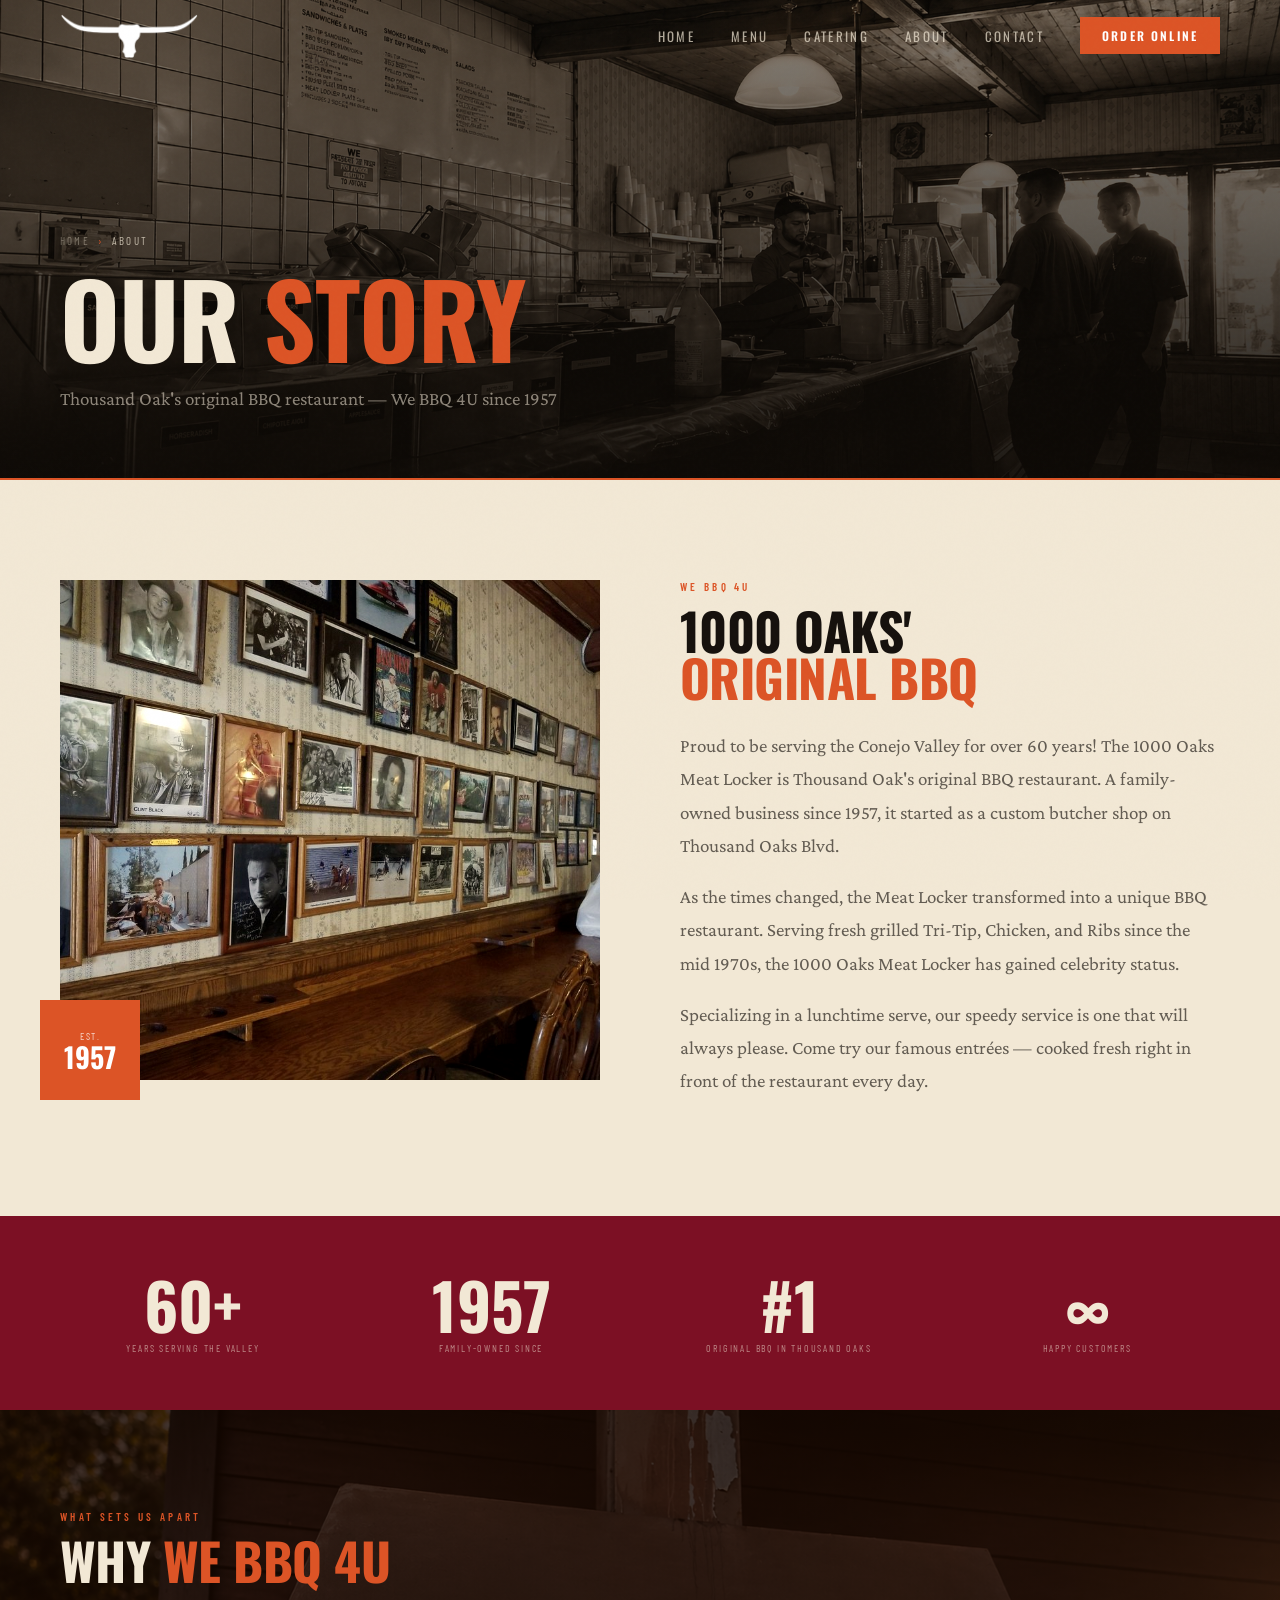
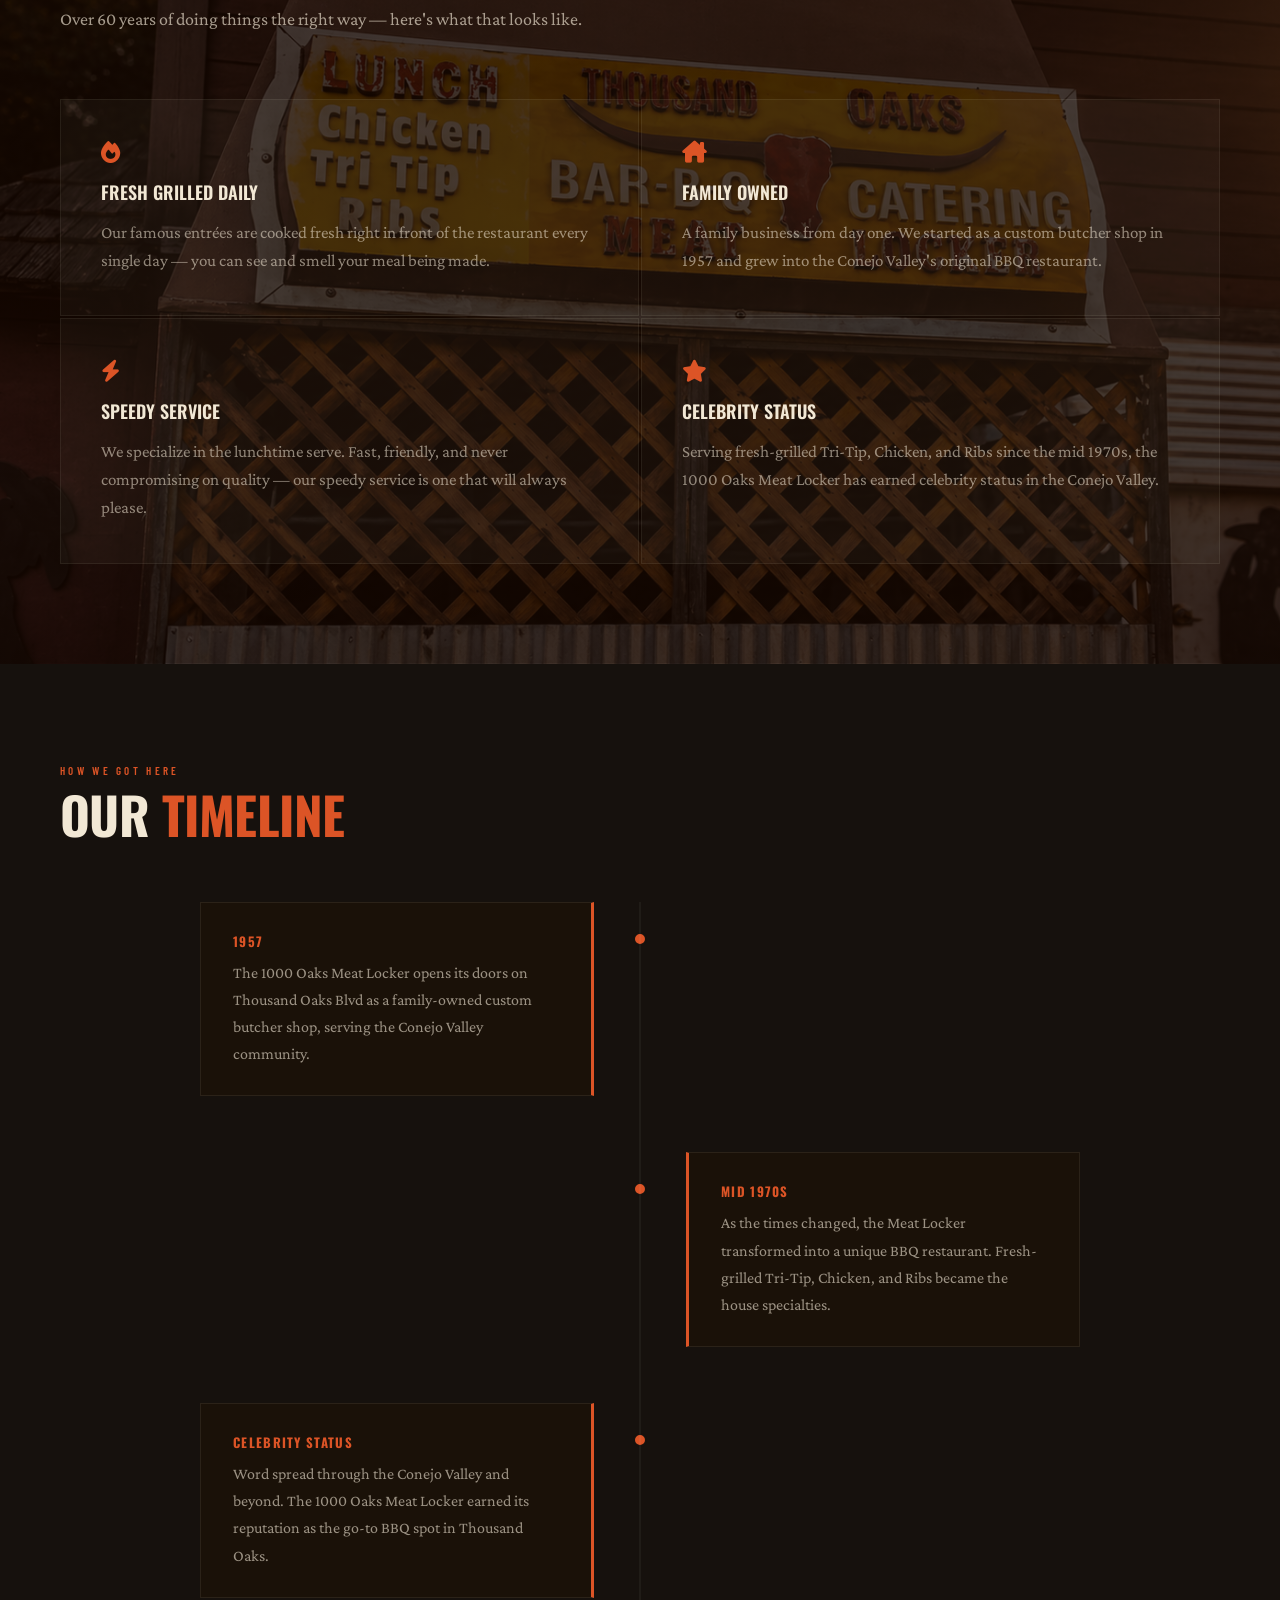
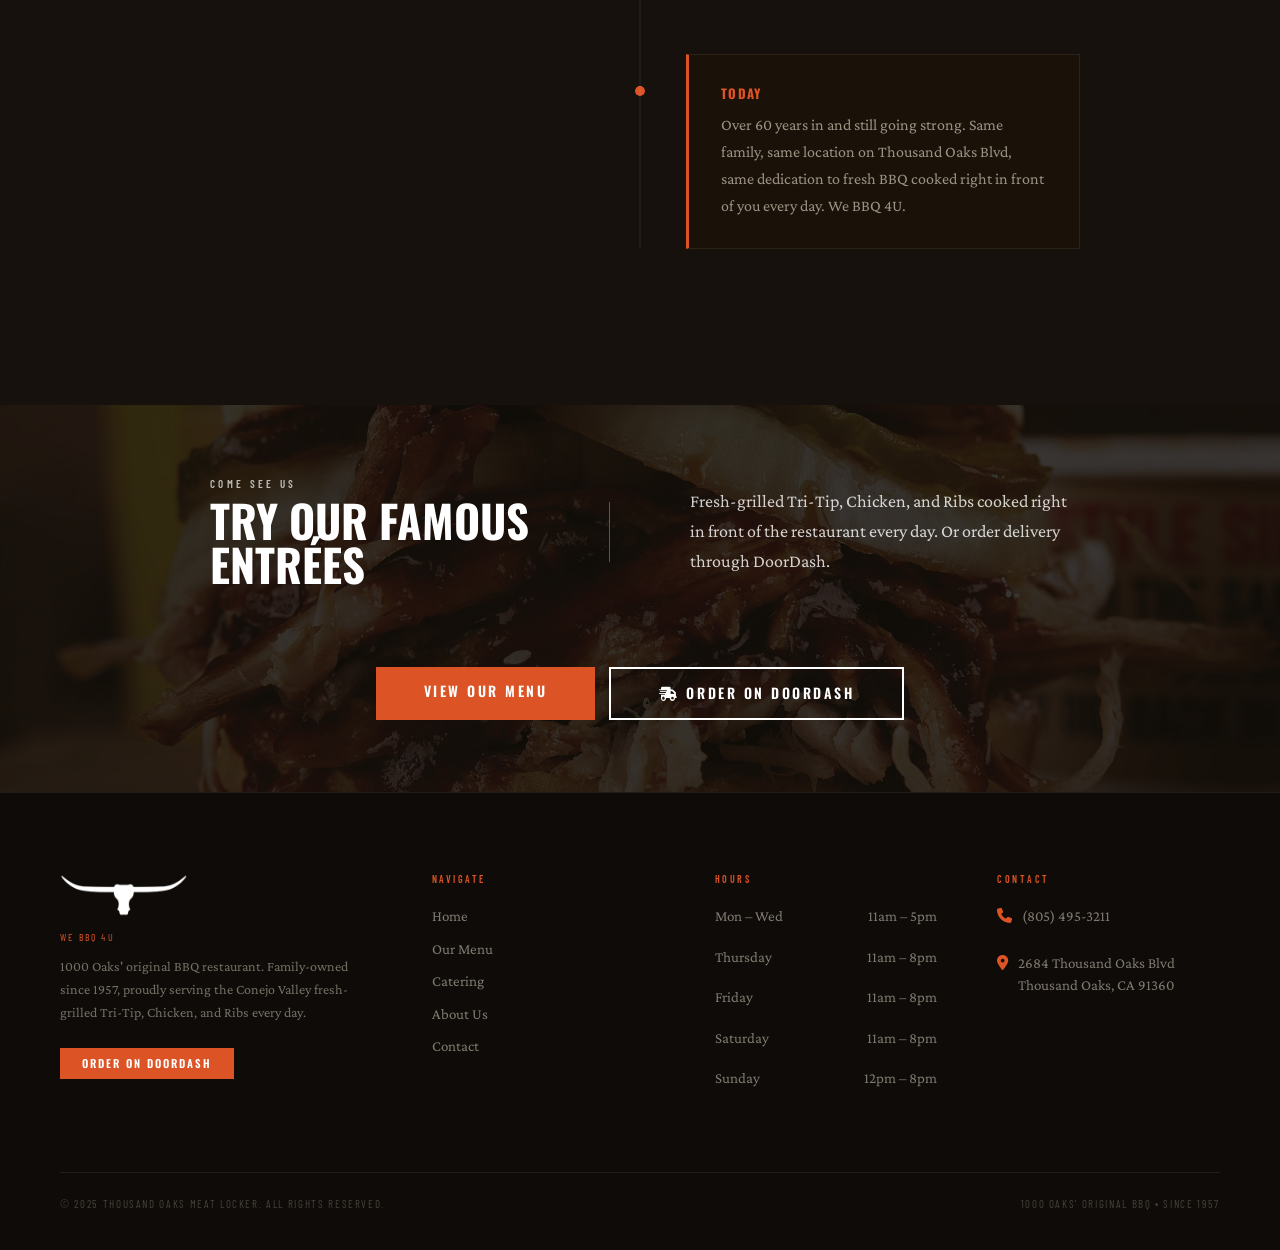
==== about.html @ b5b15d13 "Add Elfsight Google Reviews floating badge to all pages Co-Authored-By: Claude Sonnet 4.6 <noreply@a" ====
﻿<!DOCTYPE html>
<html lang="en">
<head>
  <meta charset="UTF-8" />
  <meta name="viewport" content="width=device-width, initial-scale=1.0" />
  <meta name="description" content="About 1000 Oaks Meat Locker — Thousand Oak's original BBQ restaurant, family-owned since 1957. Started as a custom butcher shop, now a Conejo Valley institution." />
  <title>About | 1000 Oaks Meat Locker</title>
  <link rel="preconnect" href="https://fonts.googleapis.com" />
  <link rel="preconnect" href="https://fonts.gstatic.com" crossorigin />
  <link href="https://fonts.googleapis.com/css2?family=Oswald:wght@300;400;500;600;700&family=Crimson+Pro:ital,wght@0,400;0,600;1,400;1,600&family=Barlow+Condensed:wght@400;500;600&display=swap" rel="stylesheet" />
  <link rel="stylesheet" href="https://cdnjs.cloudflare.com/ajax/libs/font-awesome/6.5.1/css/all.min.css" />
  <link rel="stylesheet" href="css/style.css" />
  <script src="https://elfsightcdn.com/platform.js" async></script>
</head>
<body>

  <!-- ── Nav ─────────────────────────────────────────────────── -->
  <nav class="nav" id="navbar">
    <div class="nav-inner">
      <a href="index.html" class="nav-logo" aria-label="1000 Oaks Meat Locker Home">
        <img src="images/white-logo.png" alt="1000 Oaks Meat Locker" />
      </a>
      <button class="nav-toggle" id="navToggle" aria-label="Toggle navigation" aria-expanded="false">
        <span></span><span></span><span></span>
      </button>
      <ul class="nav-links" id="navMenu" role="list">
        <li><a href="index.html">Home</a></li>
        <li><a href="menu.html">Menu</a></li>
        <li><a href="catering.html">Catering</a></li>
        <li><a href="about.html">About</a></li>
        <li><a href="contact.html">Contact</a></li>
        <li>
          <a href="https://www.doordash.com/store/thousand-oaks-meat-locker-bbq-thousand-oaks-9116/12970/"
             target="_blank" rel="noopener" class="nav-order">Order Online</a>
        </li>
      </ul>
    </div>
  </nav>

  <!-- ── Page Hero ────────────────────────────────────────────── -->
  <header class="page-hero">
    <div class="page-hero-bg" style="background-image: url('images/toml-story-bg.png'); background-position: center 40%;"></div>
    <div class="page-hero-overlay"></div>
    <div class="page-hero-inner">
      <nav class="breadcrumb" aria-label="Breadcrumb">
        <a href="index.html">Home</a>
        <span class="sep" aria-hidden="true">›</span>
        <span class="current" aria-current="page">About</span>
      </nav>
      <h1>Our <span class="accent">Story</span></h1>
      <p class="page-hero-sub">Thousand Oak's original BBQ restaurant &mdash; We BBQ 4U since 1957</p>
    </div>
  </header>

  <!-- ── Story Split ───────────────────────────────────────────── -->
  <section class="page-section page-section-parchment">
    <div class="section-inner">
      <div class="story-split">
        <div class="story-photo-wrap">
          <img src="images/toml-inside.jpg" alt="Inside the 1000 Oaks Meat Locker — celebrity photo wall and original counter" class="story-photo" style="height:500px; object-position: center center;" />
          <div class="story-badge">
            <span class="story-badge-est">Est.</span>
            <span class="story-badge-year">1957</span>
          </div>
        </div>
        <div class="story-text-col">
          <p class="eyebrow" style="color:var(--accent);">We BBQ 4U</p>
          <h2>1000 Oaks'<br><span class="accent">Original BBQ</span></h2>
          <p class="story-body">
            Proud to be serving the Conejo Valley for over 60 years! The 1000 Oaks
            Meat Locker is Thousand Oak's original BBQ restaurant. A family-owned business
            since 1957, it started as a custom butcher shop on Thousand Oaks Blvd.
          </p>
          <p class="story-body">
            As the times changed, the Meat Locker transformed into a unique BBQ
            restaurant. Serving fresh grilled Tri-Tip, Chicken, and Ribs since the mid
            1970s, the 1000 Oaks Meat Locker has gained celebrity status.
          </p>
          <p class="story-body">
            Specializing in a lunchtime serve, our speedy service is one that will always
            please. Come try our famous entr&eacute;es — cooked fresh right in front of
            the restaurant every day.
          </p>
        </div>
      </div>
    </div>
  </section>

  <!-- ── Stats Banner ──────────────────────────────────────────── -->
  <div class="stats-bar">
    <div class="stats-bar-inner">
      <div>
        <span class="stat-num">60+</span>
        <span class="stat-label">Years Serving the Valley</span>
      </div>
      <div>
        <span class="stat-num">1957</span>
        <span class="stat-label">Family-Owned Since</span>
      </div>
      <div>
        <span class="stat-num">#1</span>
        <span class="stat-label">Original BBQ in Thousand Oaks</span>
      </div>
      <div>
        <span class="stat-num">&infin;</span>
        <span class="stat-label">Happy Customers</span>
      </div>
    </div>
  </div>

  <!-- ── Values ────────────────────────────────────────────────── -->
  <section class="page-section page-section-dark" style="background-image: linear-gradient(rgba(20,6,0,0.80), rgba(20,6,0,0.80)), url('images/toml-sign.png'); background-size:cover; background-position:center 40%;">
    <div class="section-inner">
      <div class="section-header">
        <p class="eyebrow">What Sets Us Apart</p>
        <h2 class="section-h2">Why <span class="accent">We BBQ 4U</span></h2>
        <p class="section-body">Over 60 years of doing things the right way — here's what that looks like.</p>
      </div>
      <div class="values-grid">
        <div class="value-card">
          <div class="value-icon" aria-hidden="true"><i class="fa-solid fa-fire"></i></div>
          <p class="value-name">Fresh Grilled Daily</p>
          <p class="value-text">Our famous entr&eacute;es are cooked fresh right in front of the restaurant every single day — you can see and smell your meal being made.</p>
        </div>
        <div class="value-card">
          <div class="value-icon" aria-hidden="true"><i class="fa-solid fa-house-chimney"></i></div>
          <p class="value-name">Family Owned</p>
          <p class="value-text">A family business from day one. We started as a custom butcher shop in 1957 and grew into the Conejo Valley's original BBQ restaurant.</p>
        </div>
        <div class="value-card">
          <div class="value-icon" aria-hidden="true"><i class="fa-solid fa-bolt"></i></div>
          <p class="value-name">Speedy Service</p>
          <p class="value-text">We specialize in the lunchtime serve. Fast, friendly, and never compromising on quality — our speedy service is one that will always please.</p>
        </div>
        <div class="value-card">
          <div class="value-icon" aria-hidden="true"><i class="fa-solid fa-star"></i></div>
          <p class="value-name">Celebrity Status</p>
          <p class="value-text">Serving fresh-grilled Tri-Tip, Chicken, and Ribs since the mid 1970s, the 1000 Oaks Meat Locker has earned celebrity status in the Conejo Valley.</p>
        </div>
      </div>
    </div>
  </section>

  <!-- ── Timeline ──────────────────────────────────────────────── -->
  <section class="page-section page-section-charcoal">
    <div class="section-inner">
      <div class="section-header">
        <p class="eyebrow">How We Got Here</p>
        <h2 class="section-h2">Our <span class="accent">Timeline</span></h2>
      </div>
      <div class="timeline-wrap">

        <div class="tl-item">
          <div class="tl-content left">
            <p class="tl-year">1957</p>
            <p class="tl-text">The 1000 Oaks Meat Locker opens its doors on Thousand Oaks Blvd as a family-owned custom butcher shop, serving the Conejo Valley community.</p>
          </div>
          <div class="tl-dot" aria-hidden="true"></div>
          <div class="tl-spacer"></div>
        </div>

        <div class="tl-item">
          <div class="tl-spacer"></div>
          <div class="tl-dot" aria-hidden="true"></div>
          <div class="tl-content right">
            <p class="tl-year">Mid 1970s</p>
            <p class="tl-text">As the times changed, the Meat Locker transformed into a unique BBQ restaurant. Fresh-grilled Tri-Tip, Chicken, and Ribs became the house specialties.</p>
          </div>
        </div>

        <div class="tl-item">
          <div class="tl-content left">
            <p class="tl-year">Celebrity Status</p>
            <p class="tl-text">Word spread through the Conejo Valley and beyond. The 1000 Oaks Meat Locker earned its reputation as the go-to BBQ spot in Thousand Oaks.</p>
          </div>
          <div class="tl-dot" aria-hidden="true"></div>
          <div class="tl-spacer"></div>
        </div>

        <div class="tl-item">
          <div class="tl-spacer"></div>
          <div class="tl-dot" aria-hidden="true"></div>
          <div class="tl-content right">
            <p class="tl-year">Today</p>
            <p class="tl-text">Over 60 years in and still going strong. Same family, same location on Thousand Oaks Blvd, same dedication to fresh BBQ cooked right in front of you every day. We BBQ 4U.</p>
          </div>
        </div>

      </div>
    </div>
  </section>

  <!-- ── CTA Strip ─────────────────────────────────────────────── -->
  <section class="catering-strip">
    <div class="catering-strip-bg" style="background-image: url('images/bbq-sandwich.jpg');"></div>
    <div class="catering-strip-overlay"></div>
    <div class="catering-strip-inner">
      <div>
        <p class="catering-eyebrow">Come See Us</p>
        <h2 class="catering-headline">Try Our Famous<br>Entr&eacute;es</h2>
      </div>
      <div class="catering-rule" aria-hidden="true"></div>
      <p class="catering-body">Fresh-grilled Tri-Tip, Chicken, and Ribs cooked right in front of the restaurant every day. Or order delivery through DoorDash.</p>
      <div style="display:flex; gap:14px; flex-wrap:wrap;">
        <a href="menu.html" class="btn btn-accent btn-lg">View Our Menu</a>
        <a href="https://www.doordash.com/store/thousand-oaks-meat-locker-bbq-thousand-oaks-9116/12970/"
           target="_blank" rel="noopener" class="btn btn-ghost-white btn-lg">
          <i class="fa-solid fa-truck-fast"></i> Order on DoorDash
        </a>
      </div>
    </div>
  </section>

  <!-- ── Footer ───────────────────────────────────────────────── -->
  <footer class="footer">
    <div class="footer-inner">
      <div class="footer-grid">
        <div class="footer-brand">
          <img src="images/white-logo.png" alt="1000 Oaks Meat Locker" class="footer-logo" />
          <p class="footer-tagline">We BBQ 4U</p>
          <p class="footer-about">1000 Oaks' original BBQ restaurant. Family-owned since 1957, proudly serving the Conejo Valley fresh-grilled Tri-Tip, Chicken, and Ribs every day.</p>
          <a href="https://www.doordash.com/store/thousand-oaks-meat-locker-bbq-thousand-oaks-9116/12970/"
             target="_blank" rel="noopener" class="btn btn-accent btn-sm">Order on DoorDash</a>
        </div>
        <div class="footer-col">
          <p class="footer-col-title">Navigate</p>
          <a href="index.html">Home</a>
          <a href="menu.html">Our Menu</a>
          <a href="catering.html">Catering</a>
          <a href="about.html">About Us</a>
          <a href="contact.html">Contact</a>
        </div>
        <div class="footer-col">
          <p class="footer-col-title">Hours</p>
          <div class="footer-hours">
            <div class="footer-hours-row"><span>Mon &ndash; Wed</span><span>11am &ndash; 5pm</span></div>
            <div class="footer-hours-row"><span>Thursday</span><span>11am &ndash; 8pm</span></div>
            <div class="footer-hours-row"><span>Friday</span><span>11am &ndash; 8pm</span></div>
            <div class="footer-hours-row"><span>Saturday</span><span>11am &ndash; 8pm</span></div>
            <div class="footer-hours-row"><span>Sunday</span><span>12pm &ndash; 8pm</span></div>
          </div>
        </div>
        <div class="footer-col">
          <p class="footer-col-title">Contact</p>
          <div class="footer-contact">
            <div class="footer-contact-row">
              <i class="fa-solid fa-phone" aria-hidden="true"></i>
              <a href="tel:+18054953211">(805) 495-3211</a>
            </div>
            <div class="footer-contact-row">
              <i class="fa-solid fa-location-dot" aria-hidden="true"></i>
              <a href="https://maps.google.com/?q=2684+Thousand+Oaks+Blvd,+Thousand+Oaks+CA+91360" target="_blank" rel="noopener">
                2684 Thousand Oaks Blvd<br>Thousand Oaks, CA 91360
              </a>
            </div>
          </div>
        </div>
      </div>
      <div class="footer-bottom">
        <span>&copy; 2025 Thousand Oaks Meat Locker. All rights reserved.</span>
        <span>1000 Oaks' Original BBQ &bull; Since 1957</span>
      </div>
    </div>
  </footer>

  <script src="js/main.js"></script>
  <!-- Elfsight Google Reviews | TO Meat Locker -->
  <div class="elfsight-app-434684fc-fb01-4302-848a-73ff0a4ba5d7" data-elfsight-app-lazy></div>
</body>
</html>
---- css/style.css ----
/* ============================================================
   1000 Oaks Meat Locker v2 — Main Stylesheet
   ============================================================ */

@import url('https://fonts.googleapis.com/css2?family=Oswald:wght@300;400;500;600;700&family=Crimson+Pro:ital,wght@0,300;0,400;0,600;1,300;1,400&family=Barlow+Condensed:wght@400;600;700&display=swap');

/* ── Variables ─────────────────────────────────────────────── */
:root {
  --charcoal:  #16110d;
  --ink:       #0e0b08;
  --mid:       #2e2018;
  --dark-card: #1a1108;
  --parchment: #f2e8d5;

  --accent:    oklch(0.62 0.18 38);
  --accent-t:  oklch(0.62 0.18 38 / 0.35);
  --blood:     oklch(0.38 0.14 18);

  --ff-head:   'Oswald', sans-serif;
  --ff-body:   'Crimson Pro', Georgia, serif;
  --ff-caps:   'Barlow Condensed', sans-serif;

  --nav-h:  72px;
  --max-w:  1280px;
  --pad-x:  60px;
}

/* ── Reset ─────────────────────────────────────────────────── */
*, *::before, *::after { box-sizing: border-box; margin: 0; padding: 0; }
html { scroll-behavior: smooth; font-size: 16px; }
img { display: block; max-width: 100%; height: auto; }
a { color: inherit; text-decoration: none; }
ul { list-style: none; }

/* ── Base ──────────────────────────────────────────────────── */
body {
  background: var(--charcoal);
  font-family: var(--ff-body);
  color: var(--parchment);
  overflow-x: hidden;
  -webkit-font-smoothing: antialiased;
}

/* Film-grain overlay */
body::after {
  content: '';
  position: fixed; inset: 0; z-index: 9999; pointer-events: none;
  background-image: url("data:image/svg+xml,%3Csvg viewBox='0 0 256 256' xmlns='http://www.w3.org/2000/svg'%3E%3Cfilter id='n'%3E%3CfeTurbulence type='fractalNoise' baseFrequency='0.9' numOctaves='4' stitchTiles='stitch'/%3E%3C/filter%3E%3Crect width='100%25' height='100%25' filter='url(%23n)' opacity='0.04'/%3E%3C/svg%3E");
  opacity: 0.35;
}

::-webkit-scrollbar { width: 4px; }
::-webkit-scrollbar-track { background: var(--charcoal); }
::-webkit-scrollbar-thumb { background: var(--blood); }

/* ── Buttons ───────────────────────────────────────────────── */
.btn {
  font-family: var(--ff-head);
  font-weight: 600;
  font-size: 13px;
  letter-spacing: 0.18em;
  text-transform: uppercase;
  padding: 16px 36px;
  display: inline-block;
  transition: all 0.2s ease;
  cursor: pointer;
  border: none;
  line-height: 1;
}

.btn-accent  { background: var(--accent); color: #fff; }
.btn-accent:hover { opacity: 0.85; }

.btn-ghost-light  { border: 1px solid rgba(242,232,213,0.45); color: var(--parchment); background: transparent; }
.btn-ghost-light:hover { background: rgba(242,232,213,0.08); }

.btn-ghost-accent  { border: 1px solid var(--accent); color: var(--accent); background: transparent; }
.btn-ghost-accent:hover { background: var(--accent); color: #fff; }

.btn-ghost-dark  { border: 1px solid #16110d; color: #16110d; background: transparent; }
.btn-ghost-dark:hover { background: #16110d; color: var(--parchment); }

.btn-ghost-white  { border: 2px solid #fff; color: #fff; background: transparent; }
.btn-ghost-white:hover { background: #fff; color: var(--accent); }

.btn-lg { padding: 17px 48px; font-size: 14px; }

/* ── Nav ───────────────────────────────────────────────────── */
.nav {
  position: fixed; top: 0; left: 0; right: 0; z-index: 100;
  height: var(--nav-h);
  transition: background 0.4s ease, backdrop-filter 0.4s ease,
              box-shadow 0.4s ease, border-color 0.4s ease;
  border-bottom: 1px solid transparent;
}

.nav.scrolled {
  background: rgba(22,17,13,0.97);
  backdrop-filter: blur(12px);
  border-bottom-color: rgba(242,232,213,0.08);
  box-shadow: 0 4px 32px rgba(0,0,0,0.5);
}

.nav-inner {
  max-width: var(--max-w);
  margin: 0 auto;
  padding: 0 var(--pad-x);
  height: 100%;
  display: flex;
  align-items: center;
  justify-content: space-between;
}

.nav-logo img { height: 48px; width: auto; }

.nav-links {
  display: flex;
  align-items: center;
  gap: 36px;
}

.nav-links a {
  font-family: var(--ff-head);
  font-weight: 400;
  font-size: 13px;
  letter-spacing: 0.18em;
  text-transform: uppercase;
  color: rgba(242,232,213,0.7);
  transition: color 0.2s;
}

.nav-links a:hover { color: var(--parchment); }

.nav-order {
  background: var(--accent) !important;
  color: #fff !important;
  padding: 10px 22px !important;
  font-size: 12px !important;
  letter-spacing: 0.18em !important;
  font-weight: 600 !important;
  transition: opacity 0.2s !important;
}

.nav-order:hover { opacity: 0.85 !important; color: #fff !important; }

.nav-toggle {
  display: none;
  flex-direction: column;
  gap: 5px;
  background: none;
  border: none;
  cursor: pointer;
  padding: 6px;
}

.nav-toggle span {
  display: block;
  width: 26px; height: 2px;
  background: var(--parchment);
  border-radius: 2px;
  transition: all 0.25s ease;
}

.nav-toggle.open span:nth-child(1) { transform: translateY(7px) rotate(45deg); }
.nav-toggle.open span:nth-child(2) { opacity: 0; }
.nav-toggle.open span:nth-child(3) { transform: translateY(-7px) rotate(-45deg); }

/* ── Hero ──────────────────────────────────────────────────── */
.hero {
  position: relative;
  height: 100vh;
  min-height: 700px;
  display: flex;
  align-items: center;
  overflow: hidden;
}

.hero-bg {
  position: absolute; inset: 0;
  width: 100%; height: 100%;
  object-fit: cover;
  object-position: center 60%;
}

.hero-overlay {
  position: absolute; inset: 0;
  background: linear-gradient(105deg,
    rgba(22,17,13,0.88) 0%,
    rgba(22,17,13,0.55) 60%,
    rgba(22,17,13,0.2) 100%);
}

.hero-badge {
  position: absolute;
  top: calc(var(--nav-h) + 38px);
  left: 50%;
  transform: translateX(-50%);
  display: flex;
  flex-direction: column;
  align-items: center;
  gap: 6px;
  border: 1px solid var(--accent);
  padding: 10px 28px;
  z-index: 2;
  white-space: nowrap;
  text-align: center;
}

.hero-badge-name {
  font-family: var(--ff-head);
  font-weight: 600;
  font-size: 17px;
  letter-spacing: 0.18em;
  color: var(--parchment);
  text-transform: uppercase;
  line-height: 1;
}

.hero-badge-est {
  display: flex;
  align-items: center;
  gap: 10px;
}

.hero-badge-text {
  font-family: var(--ff-caps);
  font-size: 10px;
  letter-spacing: 0.22em;
  color: var(--accent);
  font-weight: 600;
  text-transform: uppercase;
}

.badge-diamond {
  width: 5px; height: 5px;
  background: var(--accent);
  transform: rotate(45deg);
  display: inline-block;
  flex-shrink: 0;
}

.hero-content {
  position: relative;
  z-index: 2;
  max-width: var(--max-w);
  margin: 0 auto;
  padding: 0 var(--pad-x);
  width: 100%;
  margin-top: 40px;
}

.hero-eyebrow {
  font-family: var(--ff-caps);
  font-size: 13px;
  letter-spacing: 0.3em;
  color: var(--accent);
  font-weight: 600;
  text-transform: uppercase;
  margin-bottom: 20px;
}

.hero-title {
  font-family: var(--ff-head);
  font-weight: 700;
  font-size: clamp(64px, 9vw, 136px);
  line-height: 0.92;
  color: var(--parchment);
  text-transform: uppercase;
  letter-spacing: -0.01em;
  margin-bottom: 28px;
}

.hero-title .accent { color: var(--accent); }

.hero-title .outline {
  -webkit-text-stroke: 1px rgba(242,232,213,0.4);
  color: transparent;
}

.hero-subtitle {
  font-family: var(--ff-body);
  font-size: 20px;
  color: rgba(242,232,213,0.72);
  line-height: 1.6;
  max-width: 440px;
  margin-bottom: 44px;
}

.hero-ctas {
  display: flex;
  gap: 16px;
  flex-wrap: wrap;
}

.scroll-indicator {
  position: absolute;
  bottom: 36px;
  left: 50%;
  transform: translateX(-50%);
  width: 1px;
  height: 48px;
  background: linear-gradient(to bottom, transparent, rgba(242,232,213,0.6));
}

/* ── Info Bar ──────────────────────────────────────────────── */
.info-bar {
  background: var(--ink);
  border-top: 2px solid var(--accent);
  border-bottom: 1px solid rgba(242,232,213,0.06);
}

.info-bar-inner {
  max-width: var(--max-w);
  margin: 0 auto;
  padding: 0 40px;
  display: flex;
}

.info-item {
  flex: 1;
  padding: 18px 24px;
  display: flex;
  align-items: center;
  gap: 14px;
}

.info-divider {
  width: 1px;
  background: rgba(242,232,213,0.08);
  align-self: stretch;
}

.info-icon {
  width: 36px; height: 36px;
  border-radius: 50%;
  background: rgba(242,232,213,0.05);
  border: 1px solid var(--accent-t);
  display: flex;
  align-items: center;
  justify-content: center;
  flex-shrink: 0;
  font-size: 13px;
  color: var(--accent);
}

.info-label {
  display: block;
  font-family: var(--ff-caps);
  font-size: 10px;
  letter-spacing: 0.22em;
  color: var(--accent);
  text-transform: uppercase;
  font-weight: 600;
  margin-bottom: 2px;
}

.info-value {
  display: block;
  font-family: var(--ff-head);
  font-weight: 400;
  font-size: 13px;
  color: var(--parchment);
  letter-spacing: 0.03em;
  transition: color 0.2s;
}

a.info-value:hover { color: var(--accent); }

/* ── Specialties ───────────────────────────────────────────── */
.specialties {
  background: var(--dark-card);
  padding: 100px 0;
}

.specialties-inner {
  max-width: var(--max-w);
  margin: 0 auto;
  padding: 0 var(--pad-x);
}

.specialties-header {
  margin-bottom: 72px;
  display: flex;
  justify-content: space-between;
  align-items: flex-end;
  gap: 40px;
}

.specialties-eyebrow {
  font-family: var(--ff-caps);
  font-size: 12px;
  letter-spacing: 0.3em;
  color: var(--accent);
  font-weight: 600;
  text-transform: uppercase;
  margin-bottom: 12px;
}

.specialties-title {
  font-family: var(--ff-head);
  font-weight: 700;
  text-transform: uppercase;
  font-size: clamp(48px, 5vw, 80px);
  line-height: 0.9;
  color: var(--parchment);
  letter-spacing: -0.01em;
}

.specialties-title .accent { color: var(--accent); }

.specialties-subtitle {
  font-family: var(--ff-body);
  font-size: 18px;
  color: rgba(242,232,213,0.55);
  max-width: 340px;
  line-height: 1.7;
  text-align: right;
  flex-shrink: 0;
}

.specialties-grid {
  display: grid;
  grid-template-columns: 1fr 1fr 1fr 1fr;
  gap: 2px;
}

.specialty-card {
  position: relative;
  cursor: pointer;
  overflow: hidden;
}

.specialty-card-bg {
  height: 440px;
  width: 100%;
  background: linear-gradient(135deg, #2a1a0e, #1a0e06);
  display: block;
}

.specialty-overlay {
  position: absolute; inset: 0;
  background: linear-gradient(to top,
    rgba(22,17,13,0.85) 0%,
    rgba(22,17,13,0.2) 60%,
    transparent 100%);
  transition: background 0.4s ease;
}

.specialty-card:hover .specialty-overlay {
  background: linear-gradient(to top,
    rgba(22,17,13,0.95) 0%,
    rgba(22,17,13,0.5) 60%,
    transparent 100%);
}

.specialty-content {
  position: absolute;
  bottom: 0; left: 0; right: 0;
  padding: 28px;
}

.specialty-tag {
  display: inline-block;
  background: var(--accent);
  padding: 3px 10px;
  font-family: var(--ff-caps);
  font-size: 9px;
  font-weight: 600;
  letter-spacing: 0.2em;
  text-transform: uppercase;
  color: #fff;
  margin-bottom: 10px;
}

.specialty-name {
  font-family: var(--ff-head);
  font-weight: 600;
  font-size: 22px;
  color: var(--parchment);
  text-transform: uppercase;
  letter-spacing: 0.03em;
  margin-bottom: 8px;
}

.specialty-text {
  font-family: var(--ff-body);
  font-size: 15px;
  color: rgba(242,232,213,0.72);
  line-height: 1.6;
  max-height: 0;
  overflow: hidden;
  opacity: 0;
  transition: max-height 0.4s ease, opacity 0.4s ease;
}

.specialty-card:hover .specialty-text {
  max-height: 100px;
  opacity: 1;
}

.specialties-cta {
  margin-top: 56px;
  text-align: center;
}

/* ── About ─────────────────────────────────────────────────── */
.about {
  background: var(--parchment);
  padding: 120px 0;
  position: relative;
  overflow: hidden;
  color: var(--charcoal);
}

.about-watermark {
  position: absolute;
  right: -20px;
  top: 50%;
  transform: translateY(-50%);
  font-family: var(--ff-head);
  font-weight: 700;
  font-size: clamp(200px, 22vw, 340px);
  color: rgba(22,17,13,0.04);
  line-height: 1;
  user-select: none;
  pointer-events: none;
  letter-spacing: -0.02em;
}

.about-inner {
  max-width: var(--max-w);
  margin: 0 auto;
  padding: 0 var(--pad-x);
  display: grid;
  grid-template-columns: 1fr 1fr;
  gap: 100px;
  align-items: center;
  position: relative;
  z-index: 1;
}

.about-photo-wrap { position: relative; }

.about-photo {
  height: 520px;
  width: 100%;
  object-fit: cover;
  object-position: center;
  display: block;
  filter: sepia(0.2) contrast(1.05);
}

.about-badge {
  position: absolute;
  bottom: -20px;
  right: -20px;
  background: var(--accent);
  width: 100px; height: 100px;
  display: flex;
  flex-direction: column;
  align-items: center;
  justify-content: center;
  gap: 2px;
}

.about-badge-est {
  font-family: var(--ff-caps);
  font-size: 10px;
  letter-spacing: 0.15em;
  color: rgba(255,255,255,0.8);
  text-transform: uppercase;
}

.about-badge-year {
  font-family: var(--ff-head);
  font-weight: 700;
  font-size: 28px;
  color: #fff;
  line-height: 1;
}

.about-eyebrow {
  font-family: var(--ff-caps);
  font-size: 12px;
  letter-spacing: 0.3em;
  color: var(--accent);
  font-weight: 600;
  text-transform: uppercase;
  margin-bottom: 16px;
}

.about-title {
  font-family: var(--ff-head);
  font-weight: 700;
  text-transform: uppercase;
  font-size: clamp(40px, 4vw, 64px);
  line-height: 0.95;
  color: var(--charcoal);
  letter-spacing: -0.01em;
  margin-bottom: 36px;
}

.about-title .accent { color: var(--accent); }

.about-stats {
  display: flex;
  gap: 48px;
  margin-bottom: 40px;
  padding-bottom: 40px;
  border-bottom: 1px solid rgba(22,17,13,0.12);
}

.about-stat-num {
  font-family: var(--ff-head);
  font-weight: 700;
  font-size: 40px;
  color: var(--charcoal);
  line-height: 1;
}

.about-stat-label {
  font-family: var(--ff-caps);
  font-size: 10px;
  letter-spacing: 0.2em;
  color: rgba(22,17,13,0.5);
  text-transform: uppercase;
  margin-top: 4px;
}

.about-body {
  font-family: var(--ff-body);
  font-size: 19px;
  color: rgba(22,17,13,0.7);
  line-height: 1.75;
  margin-bottom: 20px;
}

/* ── Delivery Band ─────────────────────────────────────────── */
.delivery { position: relative; overflow: hidden; }

.delivery-photo-wrap {
  height: 360px;
  overflow: hidden;
  position: relative;
}

.delivery-photo {
  width: 100%; height: 100%;
  object-fit: cover;
  object-position: center 40%;
  display: block;
}

.delivery-photo-overlay {
  position: absolute; inset: 0;
  background: rgba(22,17,13,0.55);
  display: flex;
  align-items: center;
  justify-content: center;
}

.delivery-photo-eyebrow {
  font-family: var(--ff-caps);
  font-size: 11px;
  letter-spacing: 0.3em;
  color: var(--accent);
  font-weight: 600;
  text-transform: uppercase;
  margin-bottom: 12px;
  text-align: center;
}

.delivery-photo-headline {
  font-family: var(--ff-head);
  font-weight: 700;
  font-size: clamp(36px, 5vw, 72px);
  color: var(--parchment);
  text-transform: uppercase;
  letter-spacing: -0.01em;
  text-align: center;
}

.delivery-photo-rule {
  width: 48px; height: 2px;
  background: var(--accent);
  margin: 20px auto 0;
}

.delivery-cta {
  background: var(--charcoal);
  padding: 72px var(--pad-x);
  text-align: center;
  border-top: 2px solid var(--accent);
}

.delivery-cta-eyebrow {
  font-family: var(--ff-caps);
  font-size: 12px;
  letter-spacing: 0.3em;
  color: var(--accent);
  font-weight: 600;
  text-transform: uppercase;
  margin-bottom: 16px;
}

.delivery-cta-headline {
  font-family: var(--ff-head);
  font-weight: 700;
  font-size: clamp(32px, 4vw, 56px);
  color: var(--parchment);
  text-transform: uppercase;
  margin-bottom: 16px;
}

.delivery-cta-body {
  font-family: var(--ff-body);
  font-size: 18px;
  color: rgba(242,232,213,0.6);
  max-width: 480px;
  margin: 0 auto 40px;
  line-height: 1.65;
}

.delivery-cta-btns {
  display: flex;
  gap: 16px;
  justify-content: center;
  flex-wrap: wrap;
}

/* ── Catering Strip ────────────────────────────────────────── */
.catering-strip { position: relative; overflow: hidden; }

.catering-strip-bg {
  position: absolute; inset: 0;
  width: 100%; height: 100%;
  object-fit: cover;
  object-position: center 50%;
}

.catering-strip-overlay {
  position: absolute; inset: 0;
  background: rgba(14,10,6,0.82);
}

.catering-strip-inner {
  position: relative;
  z-index: 1;
  padding: 72px var(--pad-x);
  display: flex;
  justify-content: center;
  align-items: center;
  gap: 80px;
  flex-wrap: wrap;
}

.catering-eyebrow {
  font-family: var(--ff-caps);
  font-size: 11px;
  letter-spacing: 0.3em;
  color: rgba(255,255,255,0.7);
  font-weight: 600;
  text-transform: uppercase;
  margin-bottom: 8px;
}

.catering-headline {
  font-family: var(--ff-head);
  font-weight: 700;
  font-size: clamp(32px, 3.5vw, 52px);
  color: #fff;
  text-transform: uppercase;
  line-height: 1;
}

.catering-rule {
  width: 1px; height: 60px;
  background: rgba(255,255,255,0.3);
  flex-shrink: 0;
}

.catering-body {
  font-family: var(--ff-body);
  font-size: 18px;
  color: rgba(255,255,255,0.8);
  max-width: 380px;
  line-height: 1.65;
}

/* ── Footer ────────────────────────────────────────────────── */
.footer {
  background: var(--ink);
  padding: 80px var(--pad-x) 40px;
  border-top: 1px solid rgba(242,232,213,0.08);
}

.footer-inner { max-width: var(--max-w); margin: 0 auto; }

.footer-grid {
  display: grid;
  grid-template-columns: 1.4fr 1fr 1fr 1fr;
  gap: 60px;
  margin-bottom: 64px;
}

.footer-brand-text {
  font-family: var(--ff-body);
  font-size: 15px;
  color: rgba(242,232,213,0.45);
  line-height: 1.7;
  margin-top: 16px;
}

.footer-col-title {
  font-family: var(--ff-caps);
  font-size: 10px;
  letter-spacing: 0.25em;
  color: var(--accent);
  font-weight: 600;
  text-transform: uppercase;
  margin-bottom: 20px;
}

.footer-col a,
.footer-col span {
  font-family: var(--ff-body);
  font-size: 15px;
  color: rgba(242,232,213,0.5);
  display: block;
  margin-bottom: 10px;
  line-height: 1.5;
  transition: color 0.2s;
}

.footer-col a:hover { color: var(--parchment); }

.footer-bottom {
  border-top: 1px solid rgba(242,232,213,0.08);
  padding-top: 24px;
  display: flex;
  justify-content: space-between;
  align-items: center;
  flex-wrap: wrap;
  gap: 10px;
}

.footer-bottom span {
  font-family: var(--ff-caps);
  font-size: 11px;
  letter-spacing: 0.15em;
  color: rgba(242,232,213,0.25);
  text-transform: uppercase;
}

/* ── Utilities & Additions ──────────────────────────────────── */

/* Button variants used in HTML */
.btn-primary  { background: var(--accent); color: #fff; }
.btn-primary:hover  { opacity: 0.88; }
.btn-ghost    { border: 1px solid rgba(242,232,213,0.45); color: var(--parchment); background: transparent; }
.btn-ghost:hover    { background: rgba(242,232,213,0.08); }
.btn-outline  { border: 1px solid var(--accent); color: var(--accent); background: transparent; }
.btn-outline:hover  { background: var(--accent); color: #fff; }
.btn-sm { padding: 10px 22px; font-size: 11px; }

/* Hero bg div */
.hero-bg { background-size: cover; background-position: center 60%; }

/* Hero title line stacking */
.hero-line { display: block; }

/* Shared eyebrow label */
.eyebrow {
  display: block;
  font-family: var(--ff-caps);
  font-size: 11px;
  letter-spacing: 0.3em;
  color: var(--accent);
  font-weight: 600;
  text-transform: uppercase;
  margin-bottom: 14px;
}
.eyebrow-light { color: rgba(242,232,213,0.55); }

/* Accent text in headings */
.accent-text { color: var(--accent); }

/* About stat items */
.about-stat { display: flex; flex-direction: column; }
.about-stat-div { width: 1px; background: rgba(22,17,13,0.15); align-self: stretch; flex-shrink: 0; }

/* Footer brand additions */
.footer-logo { height: 44px; width: auto; margin-bottom: 14px; display: block; }
.footer-tagline {
  font-family: var(--ff-caps);
  font-size: 10px;
  letter-spacing: 0.22em;
  text-transform: uppercase;
  color: var(--accent);
  margin-bottom: 12px;
}
.footer-about {
  font-family: var(--ff-body);
  font-size: 14px;
  color: rgba(242,232,213,0.45);
  line-height: 1.65;
  margin-bottom: 24px;
}

/* Footer hours */
.footer-hours { margin-top: 4px; }
.footer-hours-row {
  display: flex;
  justify-content: space-between;
  gap: 12px;
  font-family: var(--ff-body);
  font-size: 15px;
  color: rgba(242,232,213,0.5);
  margin-bottom: 8px;
}

/* Footer contact */
.footer-contact { margin-top: 4px; }
.footer-contact-row {
  display: flex;
  align-items: flex-start;
  gap: 10px;
  margin-bottom: 14px;
  font-family: var(--ff-body);
  font-size: 15px;
  color: rgba(242,232,213,0.5);
  line-height: 1.5;
}
.footer-contact-row i { color: var(--accent); margin-top: 3px; flex-shrink: 0; }
.footer-contact-row a:hover { color: var(--parchment); }

/* Delivery band (distinct from .delivery css rule above) */
.delivery-band { position: relative; overflow: hidden; display: flex; }
.delivery-band-photo {
  position: relative;
  flex: 0 0 55%;
  min-height: 380px;
  overflow: hidden;
}
.delivery-band-photo img {
  width: 100%; height: 100%;
  object-fit: cover;
  object-position: center 40%;
  display: block;
}
.delivery-band-text-overlay {
  position: absolute; inset: 0;
  background: rgba(14,10,6,0.5);
  display: flex;
  align-items: center;
  justify-content: center;
}
.delivery-band-headline {
  font-family: var(--ff-head);
  font-weight: 700;
  font-size: clamp(40px, 5vw, 80px);
  color: var(--parchment);
  text-transform: uppercase;
  letter-spacing: -0.01em;
  text-align: center;
}
.delivery-band-cta {
  flex: 1;
  background: var(--charcoal);
  border-top: 2px solid var(--accent);
  display: flex;
  flex-direction: column;
  align-items: flex-start;
  justify-content: center;
  padding: 60px 56px;
  gap: 0;
}
.delivery-band-cta h2 {
  font-family: var(--ff-head);
  font-weight: 700;
  font-size: clamp(28px, 3vw, 48px);
  color: var(--parchment);
  text-transform: uppercase;
  line-height: 1.05;
  margin-bottom: 16px;
}
.delivery-band-cta p {
  font-family: var(--ff-body);
  font-size: 18px;
  color: rgba(242,232,213,0.6);
  line-height: 1.65;
  margin-bottom: 36px;
  max-width: 340px;
}

/* Info bar link hover */
a.info-item:hover .info-value { color: var(--accent); }

/* Catering strip bg div (not img) */
.catering-strip-bg {
  position: absolute; inset: 0;
  background-size: cover;
  background-position: center 50%;
}

/* ── Responsive ────────────────────────────────────────────── */

@media (max-width: 1024px) {
  :root { --pad-x: 40px; }

  .about-inner { grid-template-columns: 1fr; gap: 60px; }
  .about-badge { right: 0; bottom: 0; }
  .about-watermark { opacity: 0.025; }

  .footer-grid { grid-template-columns: 1fr 1fr; gap: 40px; }

  .catering-strip-inner { gap: 40px; }
  .catering-rule { display: none; }
}

@media (max-width: 768px) {
  :root { --nav-h: 64px; --pad-x: 24px; }

  .nav-toggle { display: flex; }

  .nav-links {
    display: none;
    position: fixed;
    top: var(--nav-h); left: 0; right: 0;
    background: rgba(22,17,13,0.98);
    backdrop-filter: blur(12px);
    flex-direction: column;
    align-items: stretch;
    padding: 16px 24px 24px;
    gap: 4px;
    border-top: 1px solid rgba(242,232,213,0.08);
    box-shadow: 0 8px 32px rgba(0,0,0,0.5);
  }

  .nav-links.open { display: flex; }
  .nav-links a { padding: 13px 16px; border-radius: 4px; font-size: 1rem; }
  .nav-order { text-align: center; margin-top: 8px; }

  .hero-badge { display: none; }

  .specialties-header { flex-direction: column; align-items: flex-start; gap: 20px; }
  .specialties-subtitle { text-align: left; max-width: 100%; }
  .specialties-grid { grid-template-columns: 1fr 1fr; }
  .specialty-card-bg { height: 360px; }

  .info-bar-inner { flex-direction: column; padding: 0 24px; }
  .info-divider { width: 100%; height: 1px; }
  .info-item { padding: 14px 0; }

  .about-inner { gap: 40px; }
  .about-photo { height: 360px; }
  .about-stats { gap: 24px; }

  .delivery-band { flex-direction: column; }
  .delivery-band-photo { flex: none; min-height: 280px; }
  .delivery-band-cta { padding: 48px 24px; }

  .catering-strip-inner { flex-direction: column; gap: 28px; text-align: center; padding: 48px 24px; }
  .catering-body { max-width: 100%; text-align: center; }

  .footer { padding: 60px 24px 32px; }
  .footer-grid { grid-template-columns: 1fr; gap: 36px; }
  .footer-bottom { justify-content: center; text-align: center; }
}

@media (max-width: 480px) {
  .hero-ctas { flex-direction: column; align-items: flex-start; }
  .specialties-grid { grid-template-columns: 1fr; }
  .about-stats { flex-wrap: wrap; gap: 20px; }
  .delivery-cta-btns { flex-direction: column; align-items: center; }
  .delivery-cta-btns .btn { width: 100%; text-align: center; }
}

/* ═══════════════════════════════════════════════════════════════
   INTERIOR PAGE STYLES
   ═══════════════════════════════════════════════════════════════ */

/* ── Page Hero ─────────────────────────────────────────────────── */
.page-hero {
  min-height: 480px;
  display: flex;
  align-items: flex-end;
  position: relative;
  overflow: hidden;
  padding-bottom: 64px;
  padding-top: calc(var(--nav-h) + 48px);
  border-bottom: 2px solid var(--accent);
}
.page-hero-bg {
  position: absolute; inset: 0;
  background-size: cover;
  background-position: center;
}
.page-hero-overlay {
  position: absolute; inset: 0;
  background: linear-gradient(to top,
    rgba(14,10,6,0.94) 0%,
    rgba(14,10,6,0.65) 55%,
    rgba(14,10,6,0.5) 100%);
}
.page-hero-inner {
  position: relative; z-index: 1;
  max-width: var(--max-w); margin: 0 auto;
  padding: 0 var(--pad-x); width: 100%;
}
.breadcrumb {
  display: flex; align-items: center; gap: 8px;
  font-family: var(--ff-caps); font-size: 11px;
  letter-spacing: 0.2em; text-transform: uppercase;
  color: rgba(242,232,213,0.4); margin-bottom: 24px;
}
.breadcrumb a { color: rgba(242,232,213,0.4); transition: color 0.2s; }
.breadcrumb a:hover { color: var(--accent); }
.breadcrumb .sep { color: var(--accent); }
.breadcrumb .current { color: rgba(242,232,213,0.75); }
.page-hero h1 {
  font-family: var(--ff-head); font-weight: 700;
  font-size: clamp(52px, 8vw, 108px);
  color: var(--parchment); text-transform: uppercase;
  line-height: 0.9; letter-spacing: -0.01em;
  margin-bottom: 20px;
}
.page-hero h1 .accent { color: var(--accent); }
.page-hero-sub {
  font-family: var(--ff-body); font-size: 19px;
  color: rgba(242,232,213,0.55);
  max-width: 520px; line-height: 1.6;
}

/* ── Section Layout ────────────────────────────────────────────── */
.page-section { padding: 100px 0; }
.page-section-dark { background: var(--dark-card); }
.page-section-charcoal { background: var(--charcoal); }
.page-section-ink { background: var(--ink); }
.page-section-parchment { background: var(--parchment); color: var(--charcoal); }
.section-inner { max-width: var(--max-w); margin: 0 auto; padding: 0 var(--pad-x); }
.section-header { margin-bottom: 64px; }
.section-h2 {
  font-family: var(--ff-head); font-weight: 700;
  font-size: clamp(36px, 4vw, 64px);
  text-transform: uppercase; line-height: 0.92;
  letter-spacing: -0.01em; margin-bottom: 20px;
}
.page-section-parchment .section-h2 { color: var(--charcoal); }
.section-h2 .accent { color: var(--accent); }
.section-body {
  font-family: var(--ff-body); font-size: 18px; line-height: 1.75;
  color: rgba(242,232,213,0.65); max-width: 640px;
}
.page-section-parchment .section-body { color: rgba(22,17,13,0.65); }

/* ── Menu Subnav ───────────────────────────────────────────────── */
.menu-subnav {
  background: var(--ink);
  border-bottom: 1px solid rgba(242,232,213,0.07);
  position: sticky; top: var(--nav-h); z-index: 50;
  overflow-x: auto; -webkit-overflow-scrolling: touch;
}
.menu-subnav::-webkit-scrollbar { display: none; }
.menu-subnav-inner {
  display: flex; max-width: var(--max-w); margin: 0 auto;
  padding: 0 var(--pad-x); white-space: nowrap;
}
.menu-subnav-link {
  display: inline-flex; align-items: center; gap: 8px;
  font-family: var(--ff-caps); font-size: 10px; letter-spacing: 0.18em; font-weight: 600;
  text-transform: uppercase; color: rgba(242,232,213,0.45);
  padding: 15px 18px; border-bottom: 2px solid transparent;
  transition: color 0.2s, border-color 0.2s; flex-shrink: 0;
}
.menu-subnav-link i { color: var(--accent); }
.menu-subnav-link:hover { color: var(--parchment); border-bottom-color: var(--accent); }

/* ── Menu Items ────────────────────────────────────────────────── */
.menu-main { background: var(--charcoal); padding-bottom: 80px; }
.menu-cat {
  padding: 72px 0 0;
  border-top: 1px solid rgba(242,232,213,0.05);
}
.menu-cat:first-child { border-top: none; padding-top: 72px; }
.menu-cat-head { display: flex; align-items: center; gap: 16px; margin-bottom: 32px; }
.menu-cat-icon {
  width: 44px; height: 44px; border-radius: 50%;
  background: var(--blood); display: flex; align-items: center;
  justify-content: center; color: #fff; font-size: 15px; flex-shrink: 0;
}
.menu-cat-title {
  font-family: var(--ff-head); font-weight: 700;
  font-size: clamp(26px, 3vw, 40px);
  color: var(--parchment); text-transform: uppercase; line-height: 1;
}
.menu-rows-2col {
  display: grid; grid-template-columns: 1fr 1fr; gap: 0 56px;
}
.menu-row {
  display: flex; justify-content: space-between; align-items: baseline; gap: 12px;
  padding: 11px 0; border-bottom: 1px solid rgba(242,232,213,0.06);
}
.menu-row-name {
  font-family: var(--ff-body); font-size: 17px;
  color: rgba(242,232,213,0.82);
  display: flex; align-items: baseline; gap: 10px;
}
.menu-row-num {
  font-family: var(--ff-caps); font-size: 10px; font-weight: 600;
  letter-spacing: 0.08em; color: var(--accent); flex-shrink: 0; min-width: 18px;
}
.menu-row-price {
  font-family: var(--ff-head); font-weight: 500; font-size: 15px;
  color: var(--accent); white-space: nowrap; flex-shrink: 0;
}
.combo-note {
  display: flex; align-items: flex-start; gap: 12px;
  background: rgba(242,232,213,0.03);
  border-left: 3px solid var(--accent);
  padding: 14px 18px; margin-bottom: 28px;
  font-family: var(--ff-body); font-size: 16px;
  color: rgba(242,232,213,0.65); line-height: 1.6;
}
.combo-note i { color: var(--accent); margin-top: 3px; flex-shrink: 0; }
.combo-note strong { color: var(--parchment); }
.menu-subsection {
  font-family: var(--ff-caps); font-size: 10px; letter-spacing: 0.25em; font-weight: 600;
  text-transform: uppercase; color: rgba(242,232,213,0.3);
  margin: 32px 0 12px; padding-bottom: 8px;
  border-bottom: 1px solid rgba(242,232,213,0.06);
}
.addon-row {
  display: flex; justify-content: space-between;
  padding: 10px 0; font-family: var(--ff-body); font-size: 16px;
  color: rgba(242,232,213,0.55); border-top: 1px solid rgba(242,232,213,0.06); margin-top: 6px;
}
.addon-price { font-family: var(--ff-head); font-size: 14px; color: var(--accent); }

/* Pricing chips */
.pricing-chips { display: flex; flex-wrap: wrap; gap: 8px; margin-top: 8px; }
.pricing-chip {
  display: flex; flex-direction: column; align-items: center; gap: 4px;
  background: var(--dark-card); border: 1px solid rgba(242,232,213,0.08);
  padding: 16px 24px; min-width: 110px;
}
.chip-label {
  font-family: var(--ff-caps); font-size: 10px; letter-spacing: 0.18em; font-weight: 600;
  text-transform: uppercase; color: rgba(242,232,213,0.4);
}
.chip-price {
  font-family: var(--ff-head); font-weight: 600; font-size: 22px; color: var(--parchment);
}
.chip-unit {
  font-family: var(--ff-caps); font-size: 9px; letter-spacing: 0.1em;
  color: rgba(242,232,213,0.3); text-transform: uppercase;
}

/* Meat by pound */
.meat-grid {
  display: grid; grid-template-columns: repeat(auto-fill, minmax(200px, 1fr));
  gap: 2px; margin-top: 8px;
}
.meat-card {
  background: var(--dark-card); padding: 28px 24px;
  border: 1px solid rgba(242,232,213,0.06);
  display: flex; flex-direction: column; gap: 8px;
}
.meat-card-name {
  font-family: var(--ff-head); font-weight: 600; font-size: 16px;
  color: var(--parchment); text-transform: uppercase; letter-spacing: 0.04em;
}
.meat-card-price {
  font-family: var(--ff-head); font-weight: 700; font-size: 28px;
  color: var(--accent); line-height: 1;
}
.meat-card-unit {
  display: block; font-family: var(--ff-caps); font-size: 10px;
  letter-spacing: 0.15em; color: rgba(242,232,213,0.3);
  text-transform: uppercase; font-weight: 400;
}

/* Round Up */
.round-up-box {
  background: var(--dark-card); border: 1px solid rgba(242,232,213,0.1);
  border-left: 4px solid var(--accent);
  display: grid; grid-template-columns: 160px 1fr;
  gap: 0 48px; padding: 44px;
}
.round-up-price-col { text-align: center; }
.round-up-price {
  font-family: var(--ff-head); font-weight: 700; font-size: 60px;
  color: var(--accent); line-height: 1;
}
.round-up-serves {
  display: block; font-family: var(--ff-caps); font-size: 10px;
  letter-spacing: 0.18em; text-transform: uppercase;
  color: rgba(242,232,213,0.4); margin-top: 6px;
}
.round-up-title {
  font-family: var(--ff-head); font-weight: 600; font-size: 18px;
  text-transform: uppercase; color: var(--parchment); margin-bottom: 16px;
}
.round-up-list { list-style: none; }
.round-up-list li {
  font-family: var(--ff-body); font-size: 16px; color: rgba(242,232,213,0.65);
  padding: 7px 0 7px 18px; border-bottom: 1px solid rgba(242,232,213,0.06);
  position: relative;
}
.round-up-list li::before {
  content: '—'; position: absolute; left: 0;
  color: var(--accent); font-family: var(--ff-head);
}
.round-up-note {
  font-family: var(--ff-caps); font-size: 10px; letter-spacing: 0.18em;
  text-transform: uppercase; color: rgba(242,232,213,0.3); margin-top: 18px;
}

/* Beverages */
.bev-grid { display: grid; grid-template-columns: 1fr 1fr; gap: 2px; max-width: 460px; margin-top: 8px; }
.bev-block { background: var(--dark-card); padding: 24px 28px; }
.bev-title {
  font-family: var(--ff-caps); font-size: 10px; letter-spacing: 0.2em; font-weight: 600;
  text-transform: uppercase; color: var(--accent); margin-bottom: 14px;
  padding-bottom: 10px; border-bottom: 1px solid rgba(242,232,213,0.08);
}
.bev-row {
  display: flex; justify-content: space-between; align-items: baseline;
  font-family: var(--ff-body); font-size: 15px;
  color: rgba(242,232,213,0.6); padding: 5px 0;
}
.bev-price { font-family: var(--ff-head); color: var(--parchment); font-size: 14px; }

/* Menu note */
.menu-note-box {
  margin-top: 64px; padding: 20px 24px;
  background: rgba(242,232,213,0.03); border: 1px solid rgba(242,232,213,0.07);
  font-family: var(--ff-body); font-size: 15px;
  color: rgba(242,232,213,0.45); line-height: 1.65;
}
.menu-note-box strong { color: rgba(242,232,213,0.75); }
.menu-note-box a { color: var(--accent); }

/* ── Catering ──────────────────────────────────────────────────── */
.occasion-grid {
  display: grid; grid-template-columns: repeat(4, 1fr); gap: 2px;
}
.occasion-card {
  background: var(--dark-card); padding: 36px 24px;
  display: flex; flex-direction: column; gap: 14px;
  border: 1px solid rgba(242,232,213,0.06);
  transition: border-color 0.25s;
}
.occasion-card:hover { border-color: var(--accent-t); }
.occasion-icon {
  width: 48px; height: 48px; border-radius: 50%;
  background: rgba(242,232,213,0.04); border: 1px solid var(--accent-t);
  display: flex; align-items: center; justify-content: center;
  font-size: 18px; color: var(--accent);
}
.occasion-name {
  font-family: var(--ff-head); font-weight: 600; font-size: 18px;
  text-transform: uppercase; color: var(--parchment);
}
.occasion-text {
  font-family: var(--ff-body); font-size: 15px;
  color: rgba(242,232,213,0.5); line-height: 1.65;
}
.package-grid { display: grid; grid-template-columns: 1fr 1fr 1fr; gap: 2px; }
.pkg-card {
  background: var(--dark-card); border: 1px solid rgba(242,232,213,0.08);
  display: flex; flex-direction: column; position: relative;
}
.pkg-card.featured { border-color: var(--accent); }
.pkg-badge {
  position: absolute; top: -1px; left: 50%; transform: translateX(-50%);
  background: var(--accent); color: #fff;
  font-family: var(--ff-caps); font-size: 9px; letter-spacing: 0.2em; font-weight: 600;
  text-transform: uppercase; padding: 4px 14px; white-space: nowrap;
}
.pkg-head {
  padding: 40px 28px 24px;
  border-bottom: 1px solid rgba(242,232,213,0.08);
}
.pkg-icon { font-size: 22px; color: var(--accent); margin-bottom: 14px; }
.pkg-name {
  font-family: var(--ff-head); font-weight: 700; font-size: 22px;
  text-transform: uppercase; color: var(--parchment); margin-bottom: 6px;
}
.pkg-serves {
  font-family: var(--ff-caps); font-size: 10px; letter-spacing: 0.2em;
  text-transform: uppercase; color: rgba(242,232,213,0.35);
}
.pkg-body { padding: 28px; flex: 1; display: flex; flex-direction: column; }
.pkg-includes { list-style: none; margin-bottom: 28px; flex: 1; }
.pkg-includes li {
  font-family: var(--ff-body); font-size: 15px; color: rgba(242,232,213,0.6);
  padding: 7px 0 7px 16px; border-bottom: 1px solid rgba(242,232,213,0.05);
  position: relative;
}
.pkg-includes li::before { content: '—'; position: absolute; left: 0; color: var(--accent); }
.pkg-price {
  font-family: var(--ff-head); font-weight: 700; font-size: 24px;
  color: var(--parchment); margin-bottom: 4px;
}
.pkg-price small {
  display: block; font-family: var(--ff-caps); font-size: 10px; letter-spacing: 0.15em;
  text-transform: uppercase; color: rgba(242,232,213,0.3); font-weight: 400; margin-top: 4px;
}
.process-steps { display: grid; grid-template-columns: 1fr 1fr 1fr; gap: 2px; }
.process-step {
  text-align: center; padding: 56px 32px;
  border: 1px solid rgba(242,232,213,0.05);
}
.process-num {
  width: 60px; height: 60px; border-radius: 50%; background: var(--blood);
  display: flex; align-items: center; justify-content: center;
  margin: 0 auto 20px;
  font-family: var(--ff-head); font-weight: 700; font-size: 22px; color: var(--parchment);
}
.process-title {
  font-family: var(--ff-head); font-weight: 600; font-size: 14px;
  text-transform: uppercase; letter-spacing: 0.1em; color: var(--accent); margin-bottom: 12px;
}
.process-text {
  font-family: var(--ff-body); font-size: 16px; color: rgba(242,232,213,0.5); line-height: 1.65;
}

/* Forms */
.form-card { background: var(--dark-card); padding: 52px 56px; border: 1px solid rgba(242,232,213,0.08); }
.form-card-title {
  font-family: var(--ff-head); font-weight: 700; font-size: 28px;
  text-transform: uppercase; color: var(--parchment); margin-bottom: 8px;
}
.form-card-sub {
  font-family: var(--ff-body); font-size: 16px; color: rgba(242,232,213,0.5);
  line-height: 1.6; margin-bottom: 36px;
}
.form-card-sub a { color: var(--accent); }
.form-group { margin-bottom: 20px; }
.form-row { display: grid; grid-template-columns: 1fr 1fr; gap: 20px; margin-bottom: 20px; }
.form-label {
  display: block; font-family: var(--ff-caps); font-size: 10px; letter-spacing: 0.2em; font-weight: 600;
  text-transform: uppercase; color: rgba(242,232,213,0.5); margin-bottom: 8px;
}
.form-control {
  width: 100%; padding: 14px 16px;
  background: rgba(242,232,213,0.04); border: 1px solid rgba(242,232,213,0.12);
  color: var(--parchment); font-family: var(--ff-body); font-size: 16px;
  outline: none; transition: border-color 0.2s;
  -webkit-appearance: none; appearance: none;
}
.form-control::placeholder { color: rgba(242,232,213,0.22); }
.form-control:focus { border-color: var(--accent); background: rgba(242,232,213,0.06); }
select.form-control {
  cursor: pointer;
  background-image: url("data:image/svg+xml,%3Csvg xmlns='http://www.w3.org/2000/svg' width='12' height='8' viewBox='0 0 12 8'%3E%3Cpath d='M1 1l5 5 5-5' stroke='%23c17f3e' stroke-width='1.5' fill='none' stroke-linecap='round'/%3E%3C/svg%3E");
  background-repeat: no-repeat; background-position: right 16px center; padding-right: 40px;
}
textarea.form-control { resize: vertical; min-height: 140px; }
option { background: #1a1108; color: var(--parchment); }

/* ── About ─────────────────────────────────────────────────────── */
.story-split {
  display: grid; grid-template-columns: 1fr 1fr; gap: 80px; align-items: start;
}
.story-photo-wrap { position: relative; }
.story-photo {
  width: 100%; display: block; object-fit: cover;
  filter: sepia(0.15) contrast(1.05);
}
.story-badge {
  position: absolute; bottom: -20px; left: -20px;
  background: var(--accent);
  width: 100px; height: 100px;
  display: flex; flex-direction: column;
  align-items: center; justify-content: center; gap: 1px;
}
.story-badge-est {
  font-family: var(--ff-caps); font-size: 10px; letter-spacing: 0.15em;
  color: rgba(255,255,255,0.75); text-transform: uppercase;
}
.story-badge-year {
  font-family: var(--ff-head); font-weight: 700; font-size: 28px;
  color: #fff; line-height: 1;
}
.story-text-col h2 {
  font-family: var(--ff-head); font-weight: 700;
  font-size: clamp(36px, 4vw, 58px);
  text-transform: uppercase; line-height: 0.92; letter-spacing: -0.01em;
  color: var(--charcoal); margin-bottom: 28px;
}
.story-text-col h2 .accent { color: var(--accent); }
.story-body {
  font-family: var(--ff-body); font-size: 19px;
  color: rgba(22,17,13,0.65); line-height: 1.75; margin-bottom: 18px;
}
.stats-bar {
  background: var(--blood); padding: 56px 0;
}
.stats-bar-inner {
  max-width: var(--max-w); margin: 0 auto; padding: 0 var(--pad-x);
  display: grid; grid-template-columns: repeat(4, 1fr); gap: 32px; text-align: center;
}
.stat-num {
  font-family: var(--ff-head); font-weight: 700; font-size: clamp(40px, 5vw, 64px);
  color: var(--parchment); display: block; line-height: 1;
}
.stat-label {
  font-family: var(--ff-caps); font-size: 10px; letter-spacing: 0.18em;
  text-transform: uppercase; color: rgba(242,232,213,0.55); margin-top: 6px;
  display: block;
}
.values-grid {
  display: grid; grid-template-columns: 1fr 1fr; gap: 2px;
}
.value-card {
  background: rgba(242,232,213,0.03); border: 1px solid rgba(242,232,213,0.07);
  padding: 40px; display: flex; flex-direction: column; gap: 14px;
}
.value-icon { font-size: 22px; color: var(--accent); }
.value-name {
  font-family: var(--ff-head); font-weight: 600; font-size: 18px;
  text-transform: uppercase; color: var(--parchment);
}
.value-text {
  font-family: var(--ff-body); font-size: 17px;
  color: rgba(242,232,213,0.55); line-height: 1.65;
}
/* Timeline */
.timeline-wrap {
  max-width: 880px; margin: 0 auto; position: relative;
}
.timeline-wrap::before {
  content: ''; position: absolute; left: 50%; top: 0; bottom: 0;
  width: 1px; background: rgba(242,232,213,0.1); transform: translateX(-50%);
}
.tl-item {
  display: grid; grid-template-columns: 1fr 28px 1fr;
  gap: 0 32px; align-items: start; margin-bottom: 56px;
}
.tl-content {
  background: var(--dark-card); padding: 28px 32px;
  border: 1px solid rgba(242,232,213,0.08);
}
.tl-content.right { border-left: 3px solid var(--accent); }
.tl-content.left { border-right: 3px solid var(--accent); }
.tl-year {
  font-family: var(--ff-head); font-weight: 700; font-size: 13px;
  text-transform: uppercase; letter-spacing: 0.1em;
  color: var(--accent); margin-bottom: 8px;
}
.tl-text {
  font-family: var(--ff-body); font-size: 16px;
  color: rgba(242,232,213,0.6); line-height: 1.7;
}
.tl-dot {
  width: 14px; height: 14px; border-radius: 50%;
  background: var(--accent); border: 2px solid var(--charcoal);
  margin-top: 30px; justify-self: center;
}

/* ── Contact ───────────────────────────────────────────────────── */
.quick-actions-bar {
  background: var(--dark-card); padding: 24px 0;
  border-bottom: 2px solid var(--accent);
}
.quick-actions-inner {
  max-width: var(--max-w); margin: 0 auto; padding: 0 var(--pad-x);
  display: flex; flex-wrap: wrap; gap: 12px; justify-content: center;
}
.contact-grid {
  display: grid; grid-template-columns: 1fr 1fr; gap: 48px;
  max-width: var(--max-w); margin: 0 auto; padding: 0 var(--pad-x);
}
.contact-info-card {
  background: var(--dark-card); padding: 40px;
  border: 1px solid rgba(242,232,213,0.08);
}
.contact-info-title {
  font-family: var(--ff-head); font-weight: 700; font-size: 20px;
  text-transform: uppercase; color: var(--parchment); margin-bottom: 28px;
  padding-bottom: 18px; border-bottom: 1px solid rgba(242,232,213,0.08);
}
.contact-detail {
  display: flex; align-items: flex-start; gap: 16px;
  padding: 18px 0; border-bottom: 1px solid rgba(242,232,213,0.06);
}
.contact-detail:last-child { border-bottom: none; }
.contact-detail-icon {
  width: 38px; height: 38px; border-radius: 50%;
  background: rgba(242,232,213,0.04); border: 1px solid var(--accent-t);
  display: flex; align-items: center; justify-content: center;
  font-size: 13px; color: var(--accent); flex-shrink: 0; margin-top: 2px;
}
.contact-detail-label {
  display: block; font-family: var(--ff-caps); font-size: 10px; letter-spacing: 0.2em;
  font-weight: 600; text-transform: uppercase; color: var(--accent); margin-bottom: 5px;
}
.contact-detail-value {
  font-family: var(--ff-body); font-size: 16px;
  color: rgba(242,232,213,0.72); line-height: 1.5;
}
a.contact-detail-value:hover { color: var(--parchment); }
.hours-grid {
  display: grid; grid-template-columns: auto 1fr;
  gap: 5px 20px; margin-top: 4px;
}
.hours-day { font-family: var(--ff-body); font-size: 15px; color: rgba(242,232,213,0.6); }
.hours-time { font-family: var(--ff-head); font-weight: 400; font-size: 14px; color: rgba(242,232,213,0.72); }
.map-embed { margin-top: 24px; overflow: hidden; }
.map-embed iframe {
  width: 100%; height: 260px; border: none; display: block;
  filter: grayscale(0.5) contrast(0.9);
}

/* ── Interior Page Responsive ──────────────────────────────────── */
@media (max-width: 1024px) {
  .occasion-grid { grid-template-columns: 1fr 1fr; }
  .package-grid { grid-template-columns: 1fr; max-width: 500px; margin: 0 auto; }
  .process-steps { grid-template-columns: 1fr; max-width: 440px; margin: 0 auto; }
  .values-grid { grid-template-columns: 1fr; }
  .story-split { grid-template-columns: 1fr; gap: 60px; }
  .stats-bar-inner { grid-template-columns: 1fr 1fr; }
  .contact-grid { grid-template-columns: 1fr; }
}
@media (max-width: 768px) {
  .page-hero { min-height: 360px; padding-bottom: 44px; }
  .page-hero h1 { font-size: clamp(40px, 10vw, 72px); }
  .menu-rows-2col { grid-template-columns: 1fr; }
  .round-up-box { grid-template-columns: 1fr; gap: 24px; }
  .round-up-price-col { text-align: left; }
  .bev-grid { grid-template-columns: 1fr; }
  .occasion-grid { grid-template-columns: 1fr; }
  .form-row { grid-template-columns: 1fr; gap: 0; }
  .form-card { padding: 32px 24px; }
  .story-badge { left: 0; bottom: 0; }
  .tl-item { grid-template-columns: 1fr; padding-left: 36px; position: relative; gap: 0; margin-bottom: 24px; }
  .tl-dot { position: absolute; left: 0; top: 28px; margin: 0; }
  .tl-content.left { border-right: none; border-left: 3px solid var(--accent); }
  .tl-spacer { display: none; }
  .timeline-wrap::before { left: 6px; }
  .contact-grid { padding: 0 24px; }
  .page-section { padding: 72px 0; }
  .stats-bar-inner { grid-template-columns: 1fr 1fr; gap: 24px; }
}
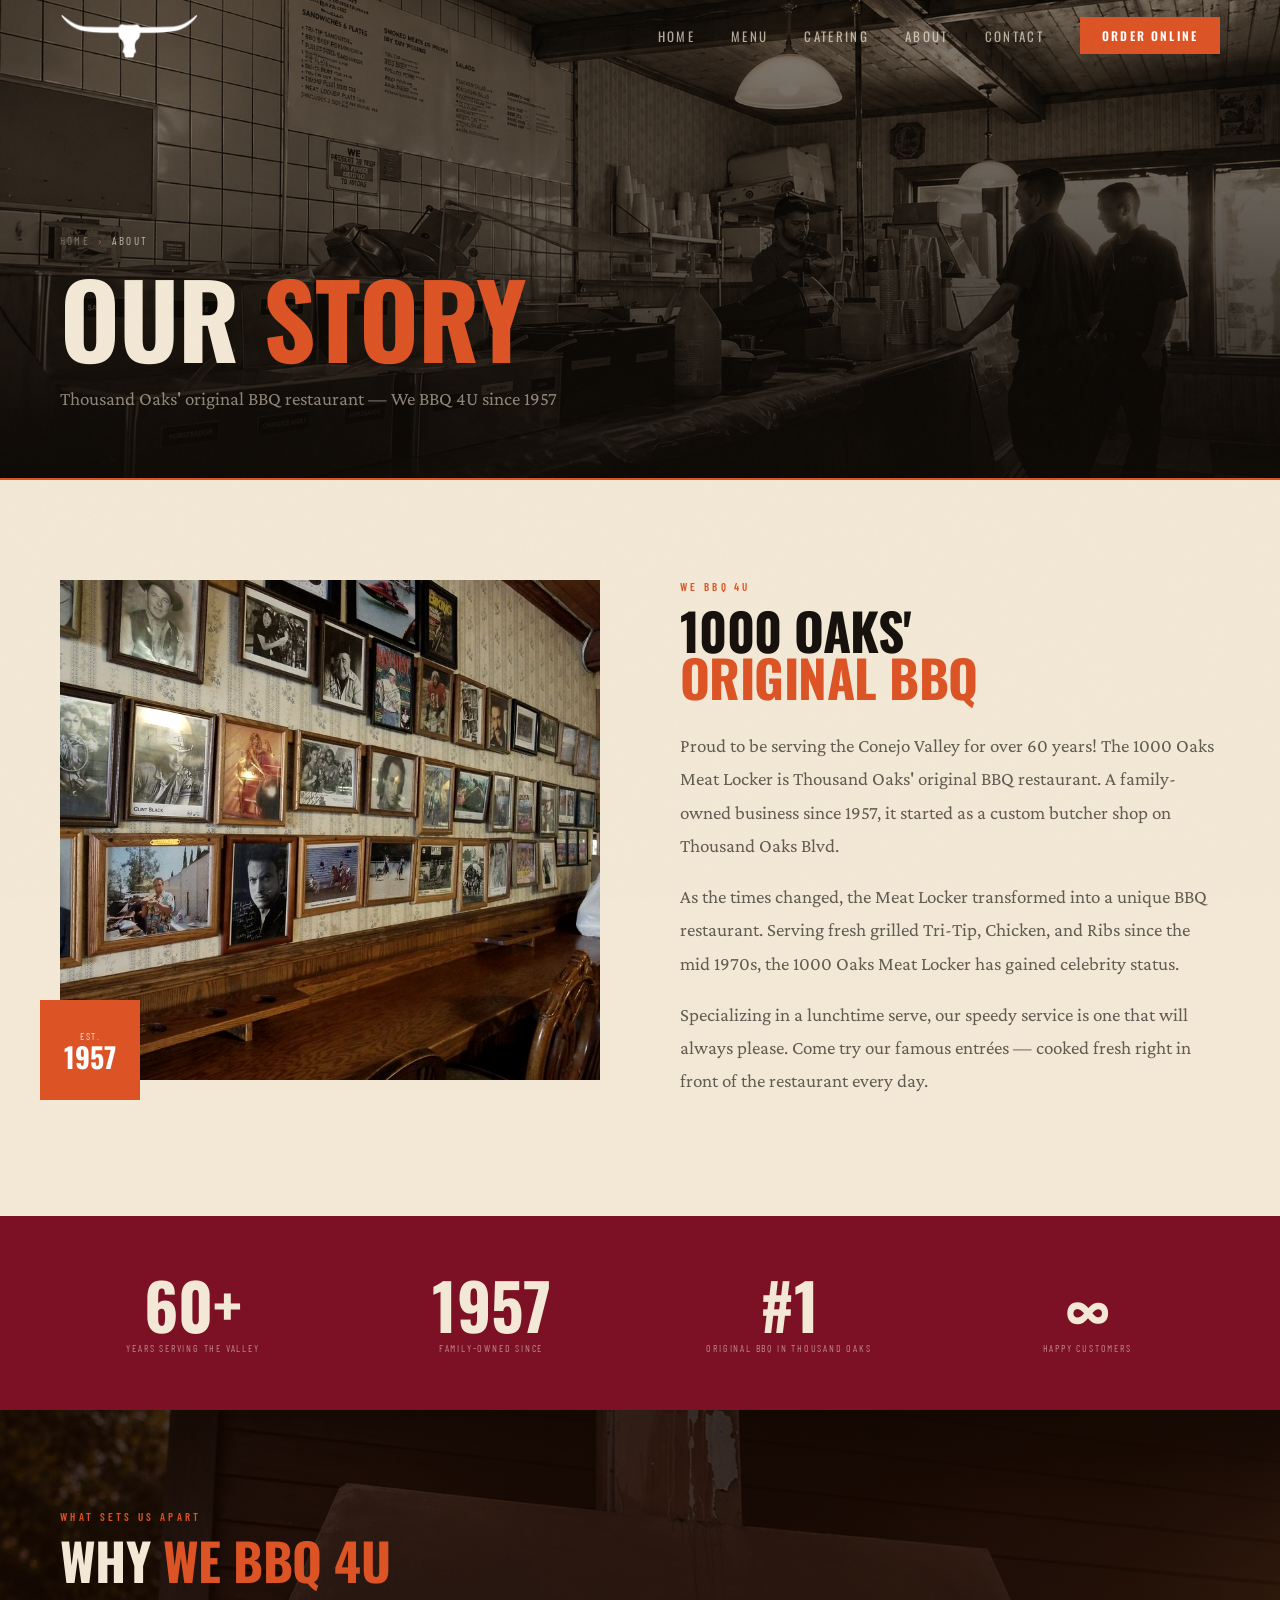
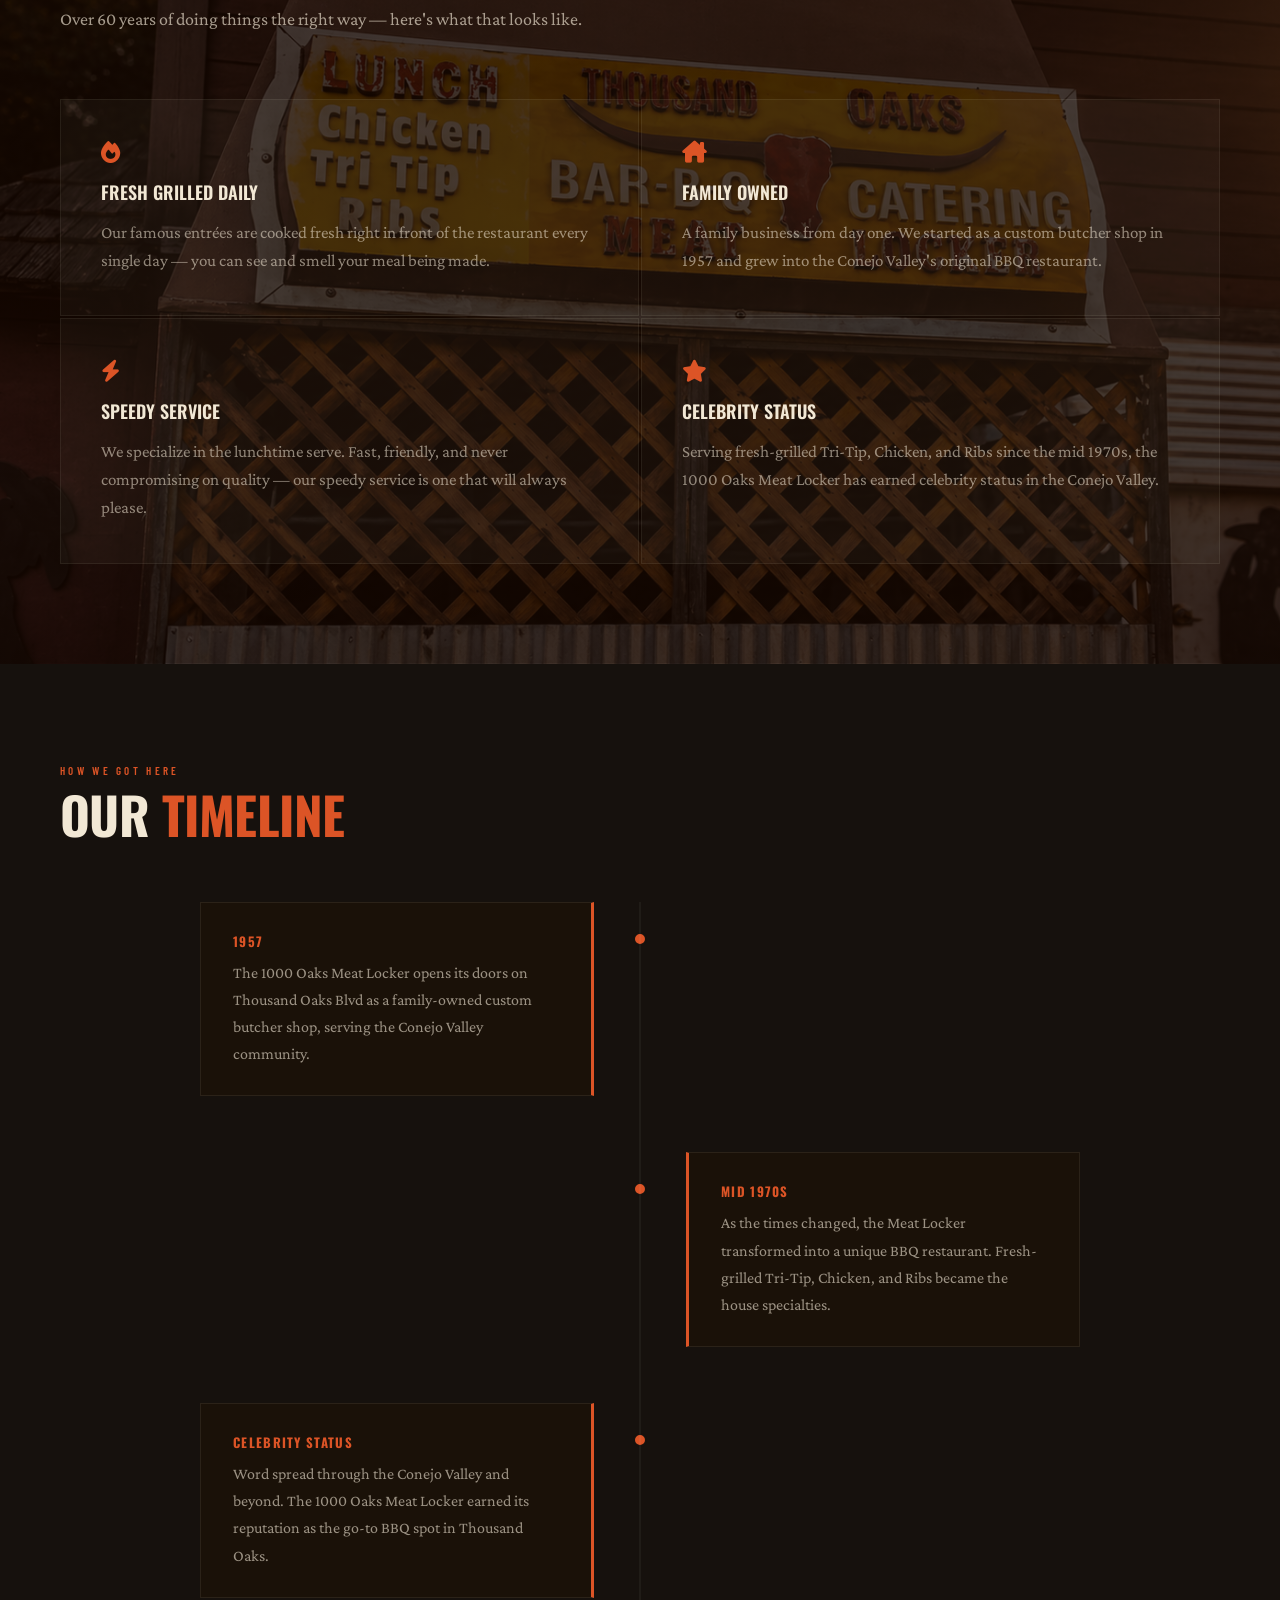
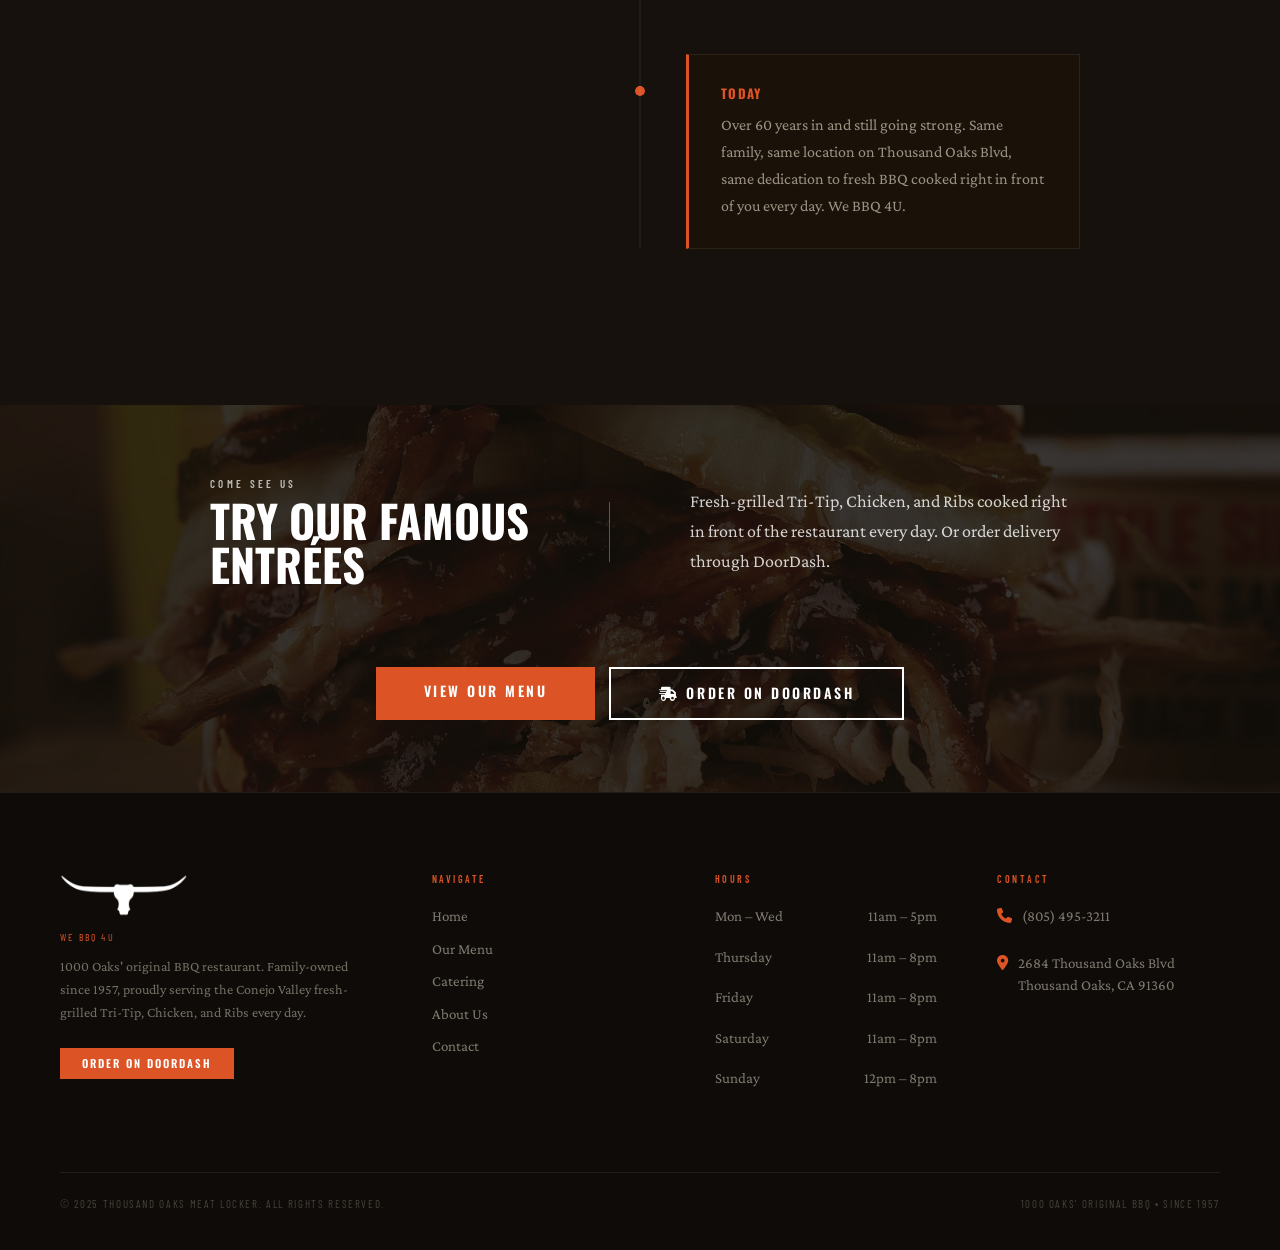
==== commit f897065f: "Fix possessive typo — Thousand Oak's → Thousand Oaks' across all pages Co-Authored-By: Claude Sonnet" ====
--- a/about.html
+++ b/about.html
@@ -3,8 +3,11 @@
 <head>
   <meta charset="UTF-8" />
   <meta name="viewport" content="width=device-width, initial-scale=1.0" />
-  <meta name="description" content="About 1000 Oaks Meat Locker — Thousand Oak's original BBQ restaurant, family-owned since 1957. Started as a custom butcher shop, now a Conejo Valley institution." />
+  <meta name="description" content="About 1000 Oaks Meat Locker — Thousand Oaks' original BBQ restaurant, family-owned since 1957. Started as a custom butcher shop, now a Conejo Valley institution." />
   <title>About | 1000 Oaks Meat Locker</title>
+  <link rel="icon" type="image/png" href="favicon.png" />
+  <link rel="icon" type="image/png" sizes="192x192" href="favicon-192.png" />
+  <link rel="apple-touch-icon" href="favicon-apple.png" />
   <link rel="preconnect" href="https://fonts.googleapis.com" />
   <link rel="preconnect" href="https://fonts.gstatic.com" crossorigin />
   <link href="https://fonts.googleapis.com/css2?family=Oswald:wght@300;400;500;600;700&family=Crimson+Pro:ital,wght@0,400;0,600;1,400;1,600&family=Barlow+Condensed:wght@400;500;600&display=swap" rel="stylesheet" />
@@ -48,7 +51,7 @@
         <span class="current" aria-current="page">About</span>
       </nav>
       <h1>Our <span class="accent">Story</span></h1>
-      <p class="page-hero-sub">Thousand Oak's original BBQ restaurant &mdash; We BBQ 4U since 1957</p>
+      <p class="page-hero-sub">Thousand Oaks' original BBQ restaurant &mdash; We BBQ 4U since 1957</p>
     </div>
   </header>
 
@@ -68,7 +71,7 @@
           <h2>1000 Oaks'<br><span class="accent">Original BBQ</span></h2>
           <p class="story-body">
             Proud to be serving the Conejo Valley for over 60 years! The 1000 Oaks
-            Meat Locker is Thousand Oak's original BBQ restaurant. A family-owned business
+            Meat Locker is Thousand Oaks' original BBQ restaurant. A family-owned business
             since 1957, it started as a custom butcher shop on Thousand Oaks Blvd.
           </p>
           <p class="story-body">
--- a/css/style.css
+++ b/css/style.css
@@ -229,6 +229,18 @@
   color: var(--accent);
   font-weight: 600;
   text-transform: uppercase;
+}
+
+.hero-mobile-id {
+  display: none;
+  font-family: var(--ff-caps);
+  font-size: 11px;
+  font-weight: 600;
+  letter-spacing: 0.22em;
+  text-transform: uppercase;
+  color: var(--accent);
+  margin-bottom: 14px;
+  opacity: 0.9;
 }
 
 .badge-diamond {
@@ -1042,6 +1054,7 @@
   .nav-order { text-align: center; margin-top: 8px; }
 
   .hero-badge { display: none; }
+  .hero-mobile-id { display: block; }
 
   .specialties-header { flex-direction: column; align-items: flex-start; gap: 20px; }
   .specialties-subtitle { text-align: left; max-width: 100%; }
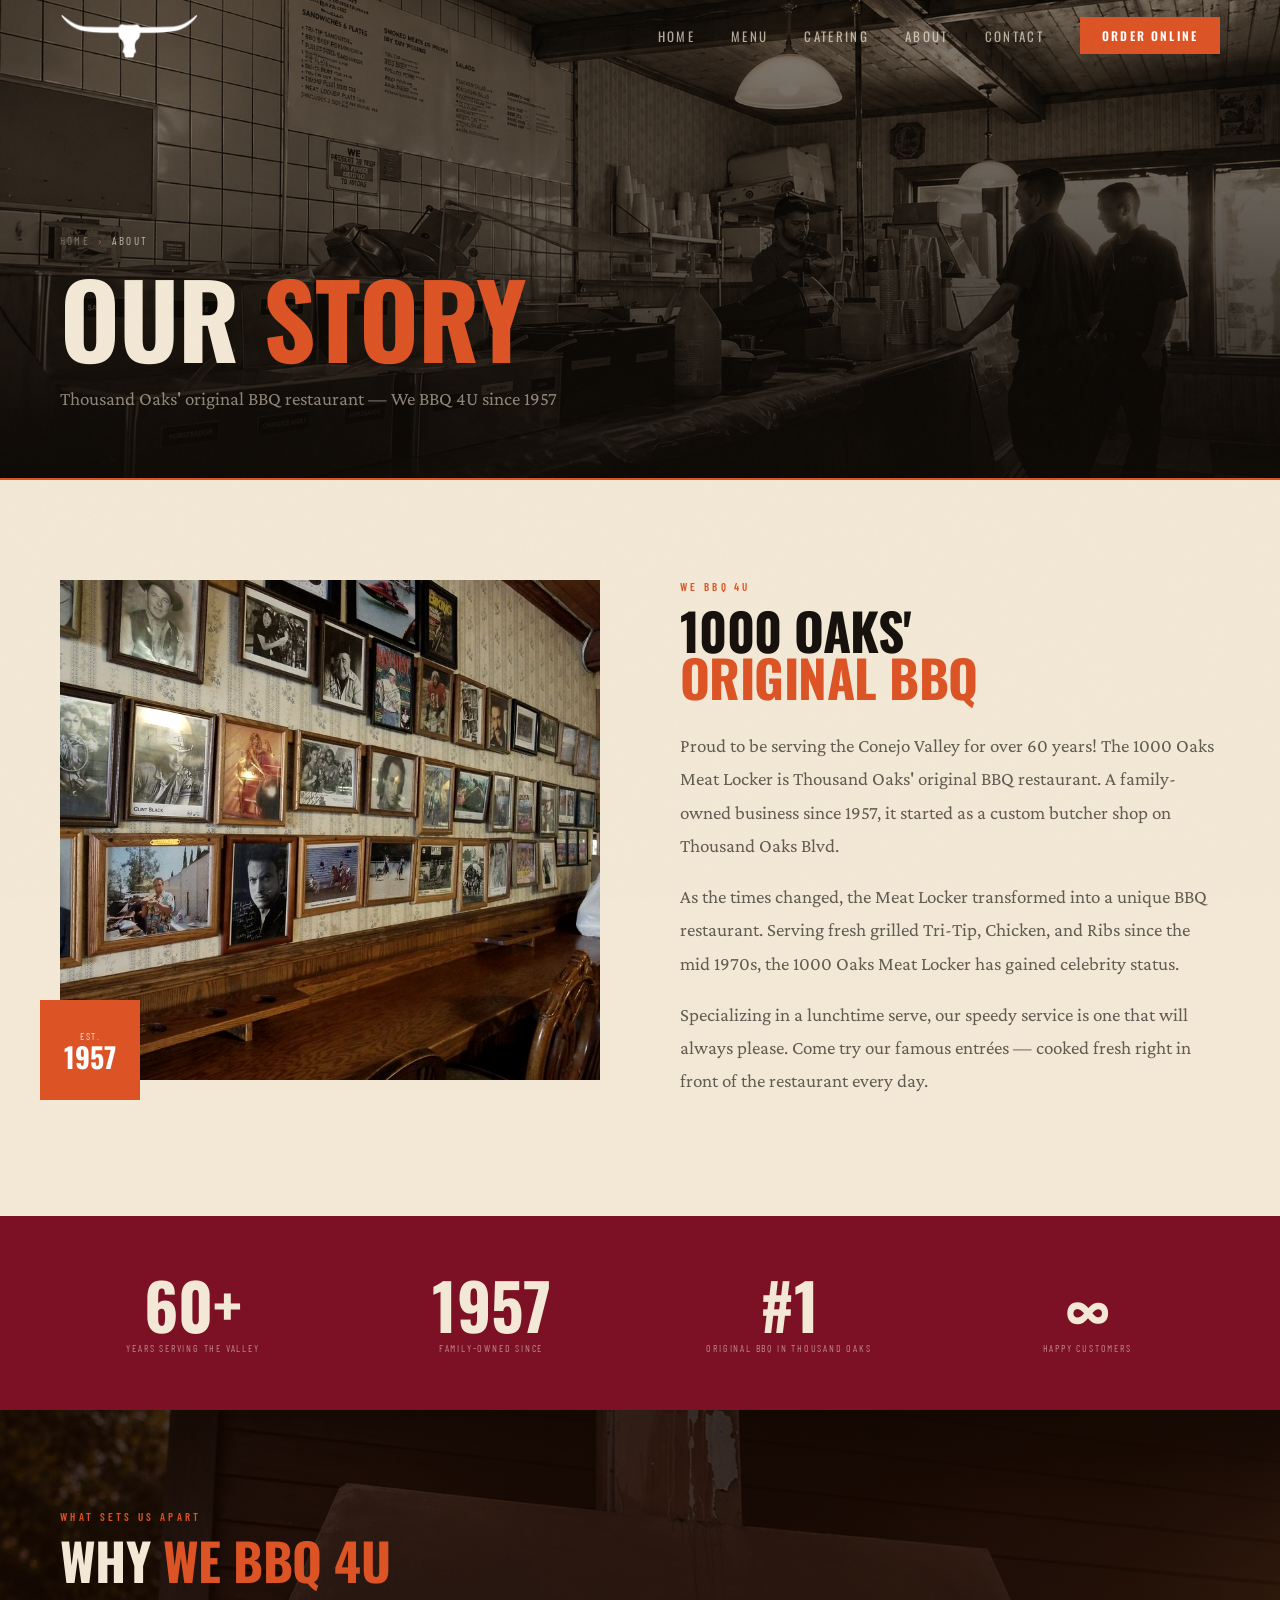
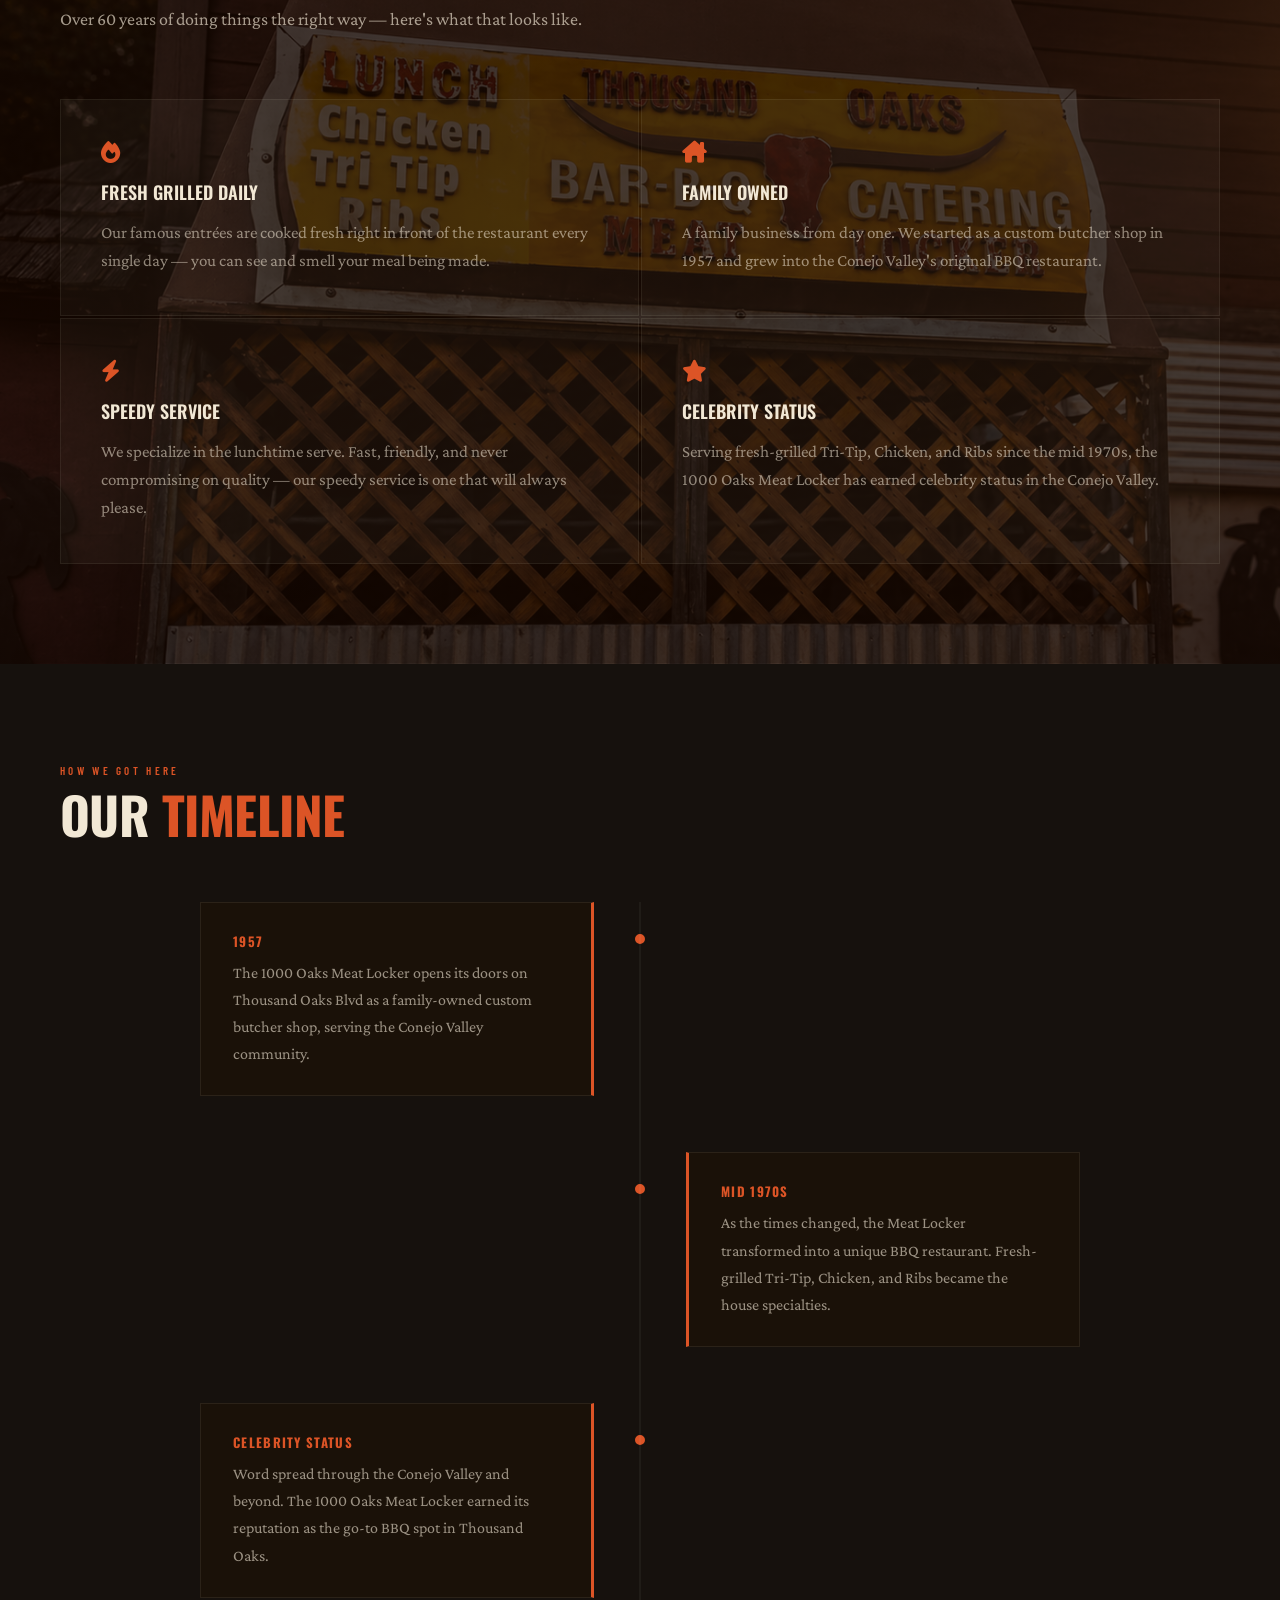
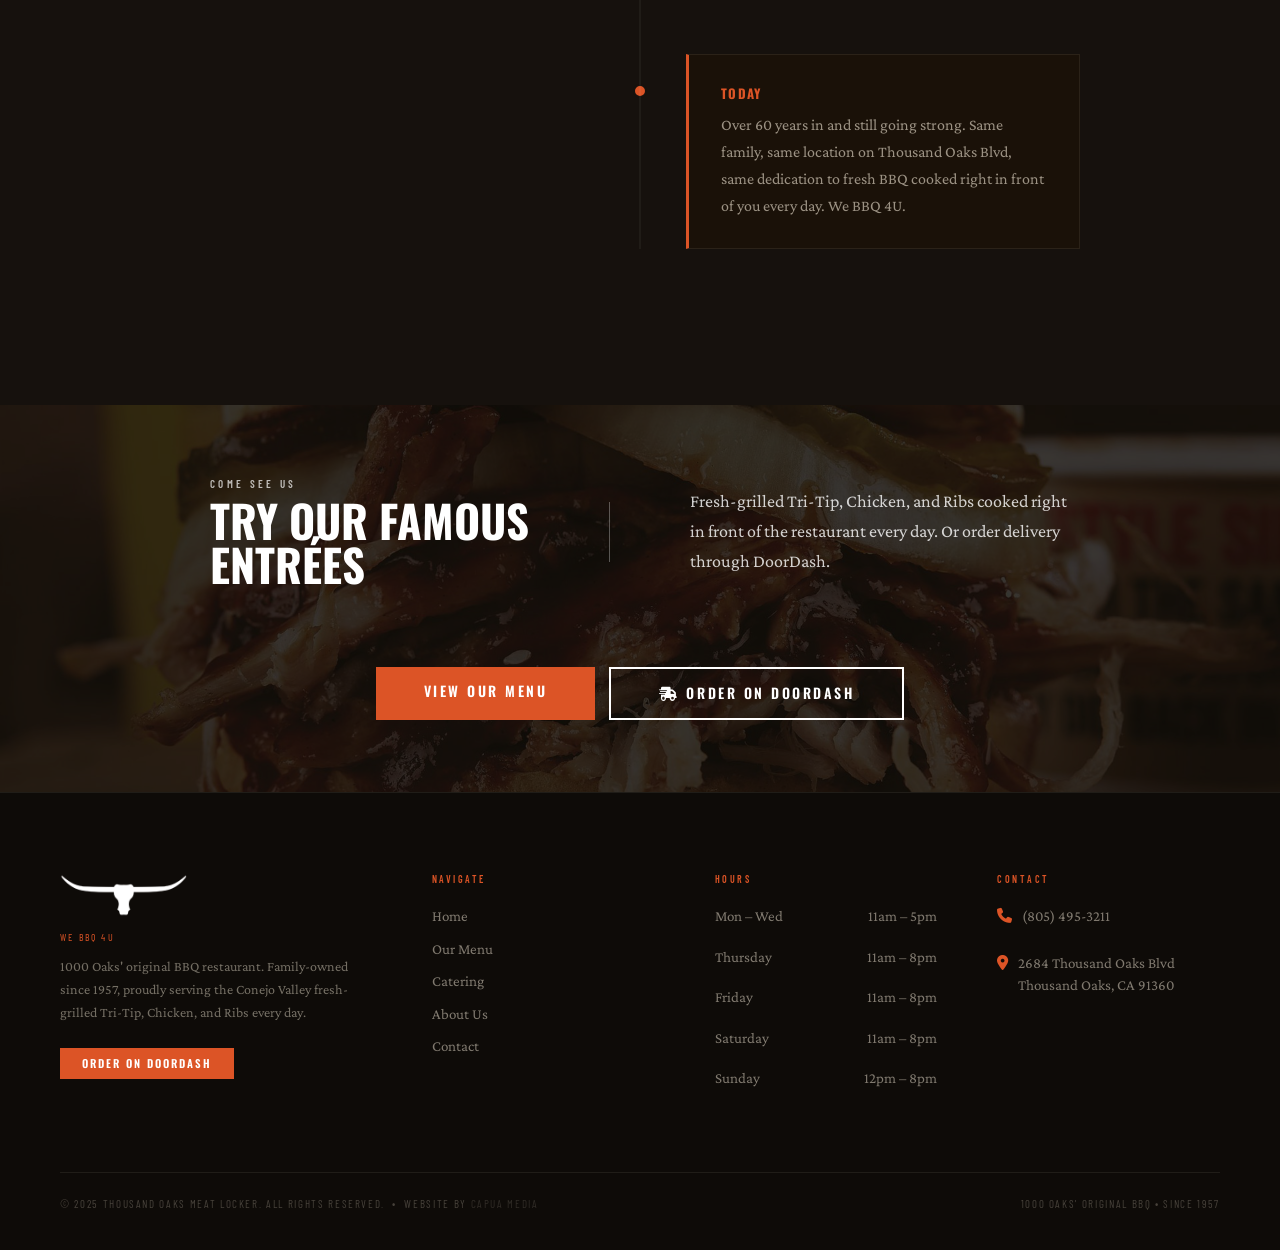
==== commit 7bbd4853: "Add Capua Media credit to footer across all pages Co-Authored-By: Claude Sonnet 4.6 <noreply@anthrop" ====
--- a/about.html
+++ b/about.html
@@ -260,7 +260,7 @@
         </div>
       </div>
       <div class="footer-bottom">
-        <span>&copy; 2025 Thousand Oaks Meat Locker. All rights reserved.</span>
+        <span>&copy; 2025 Thousand Oaks Meat Locker. All rights reserved. &nbsp;&bull;&nbsp; Website by <a href="https://capua.media" target="_blank" rel="noopener" style="color:inherit; opacity:0.6; text-decoration:none;">Capua Media</a></span>
         <span>1000 Oaks' Original BBQ &bull; Since 1957</span>
       </div>
     </div>
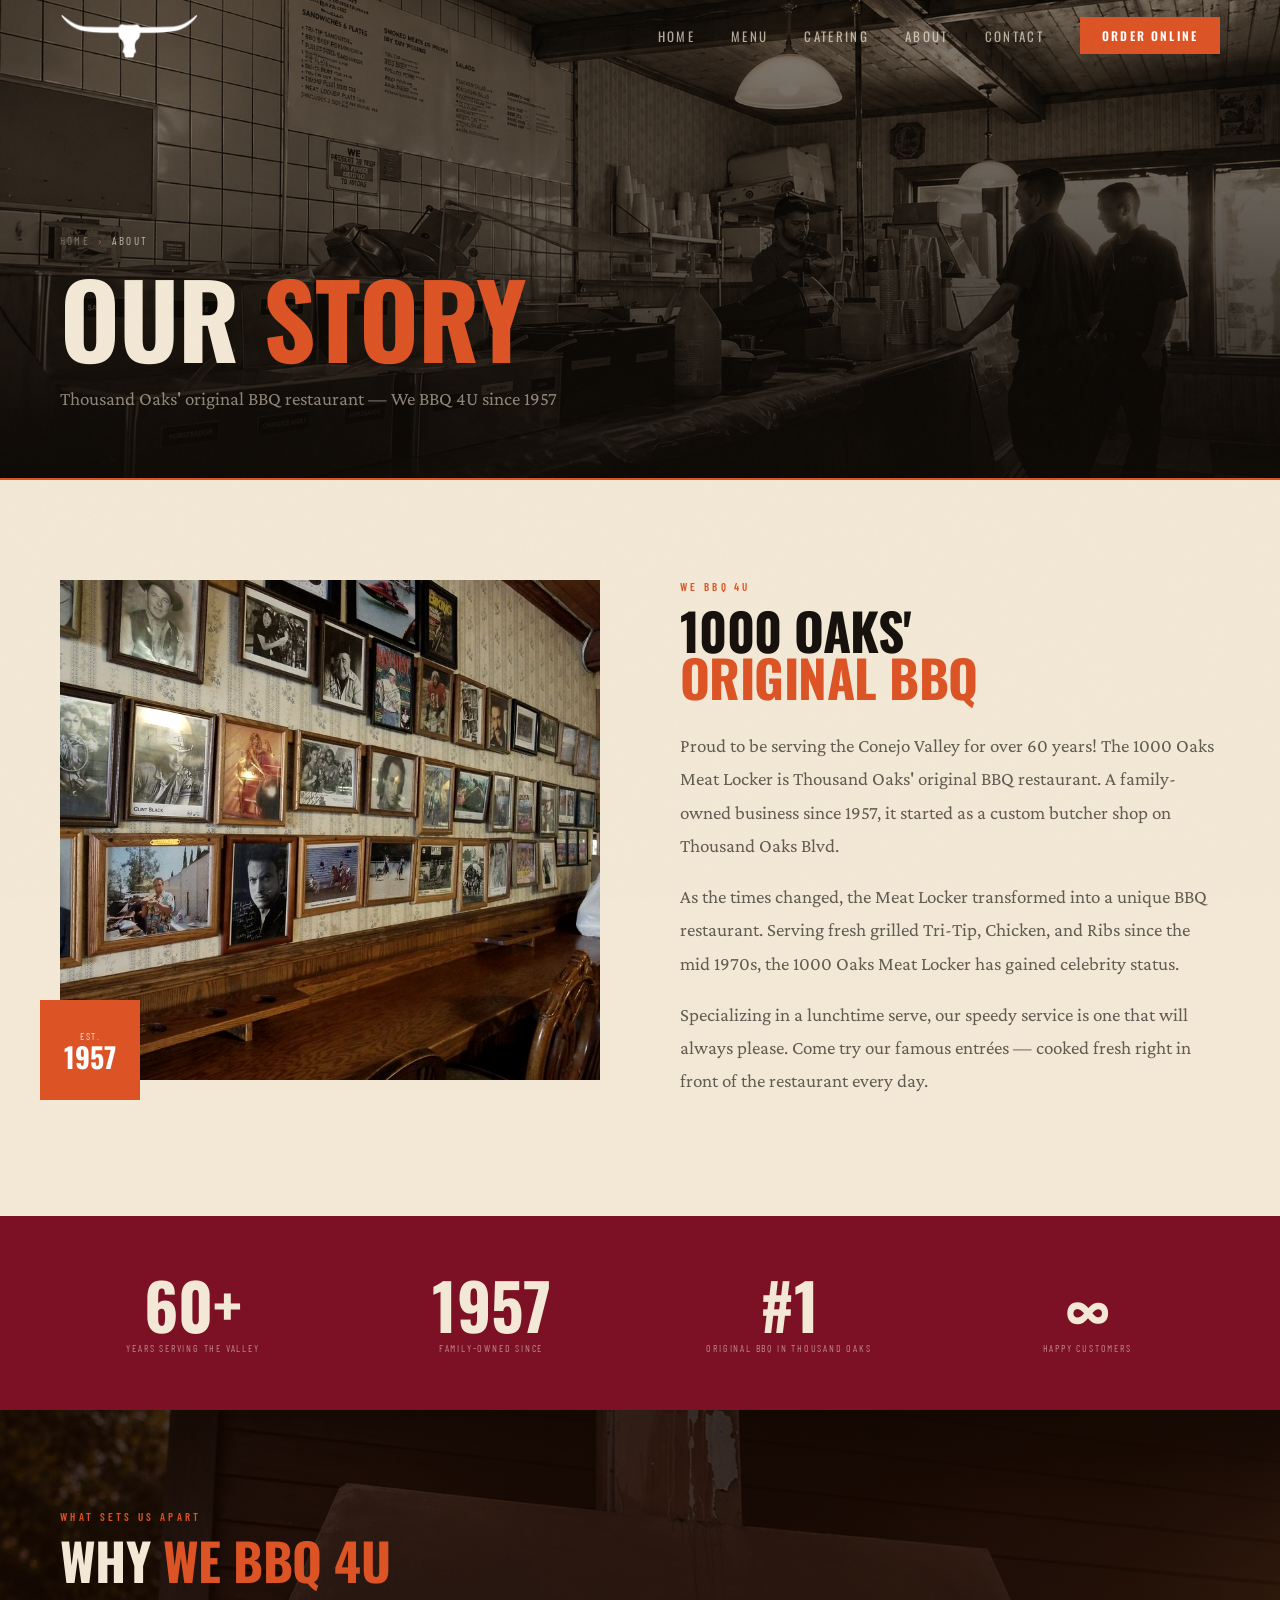
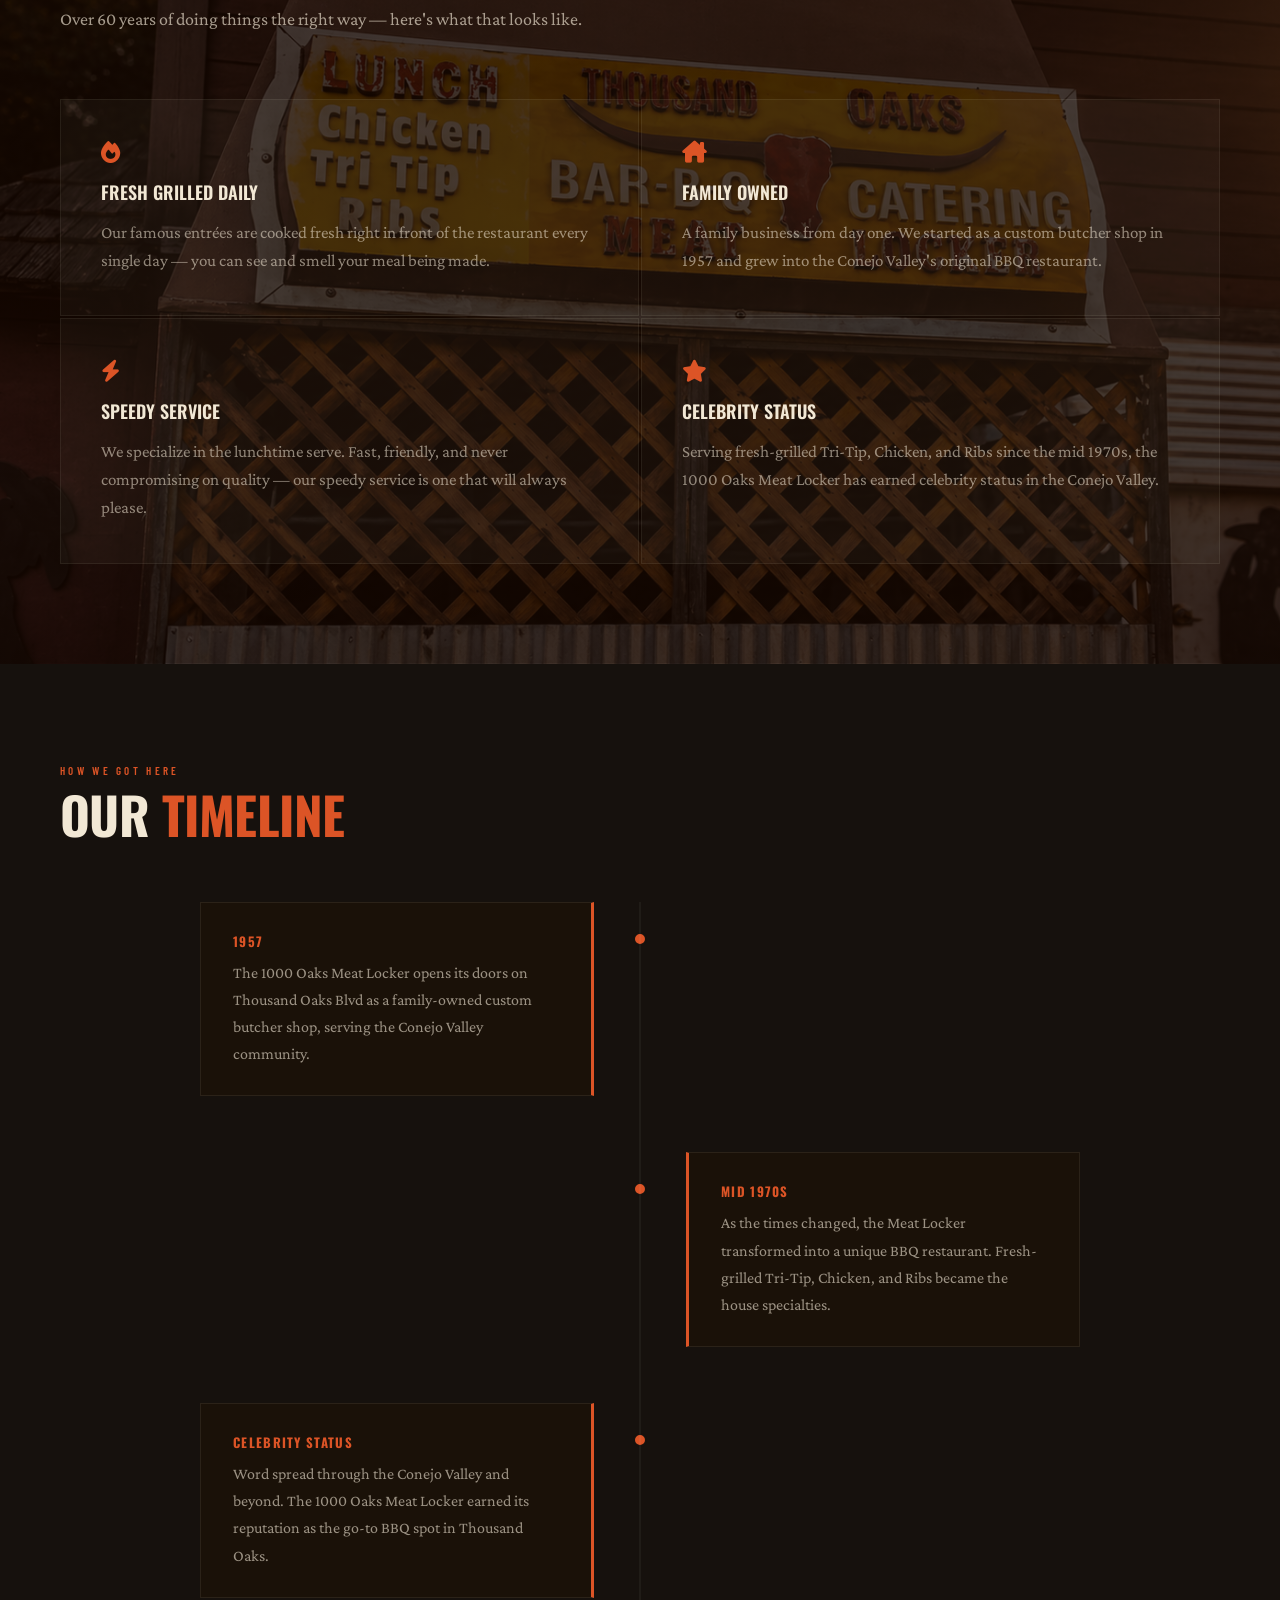
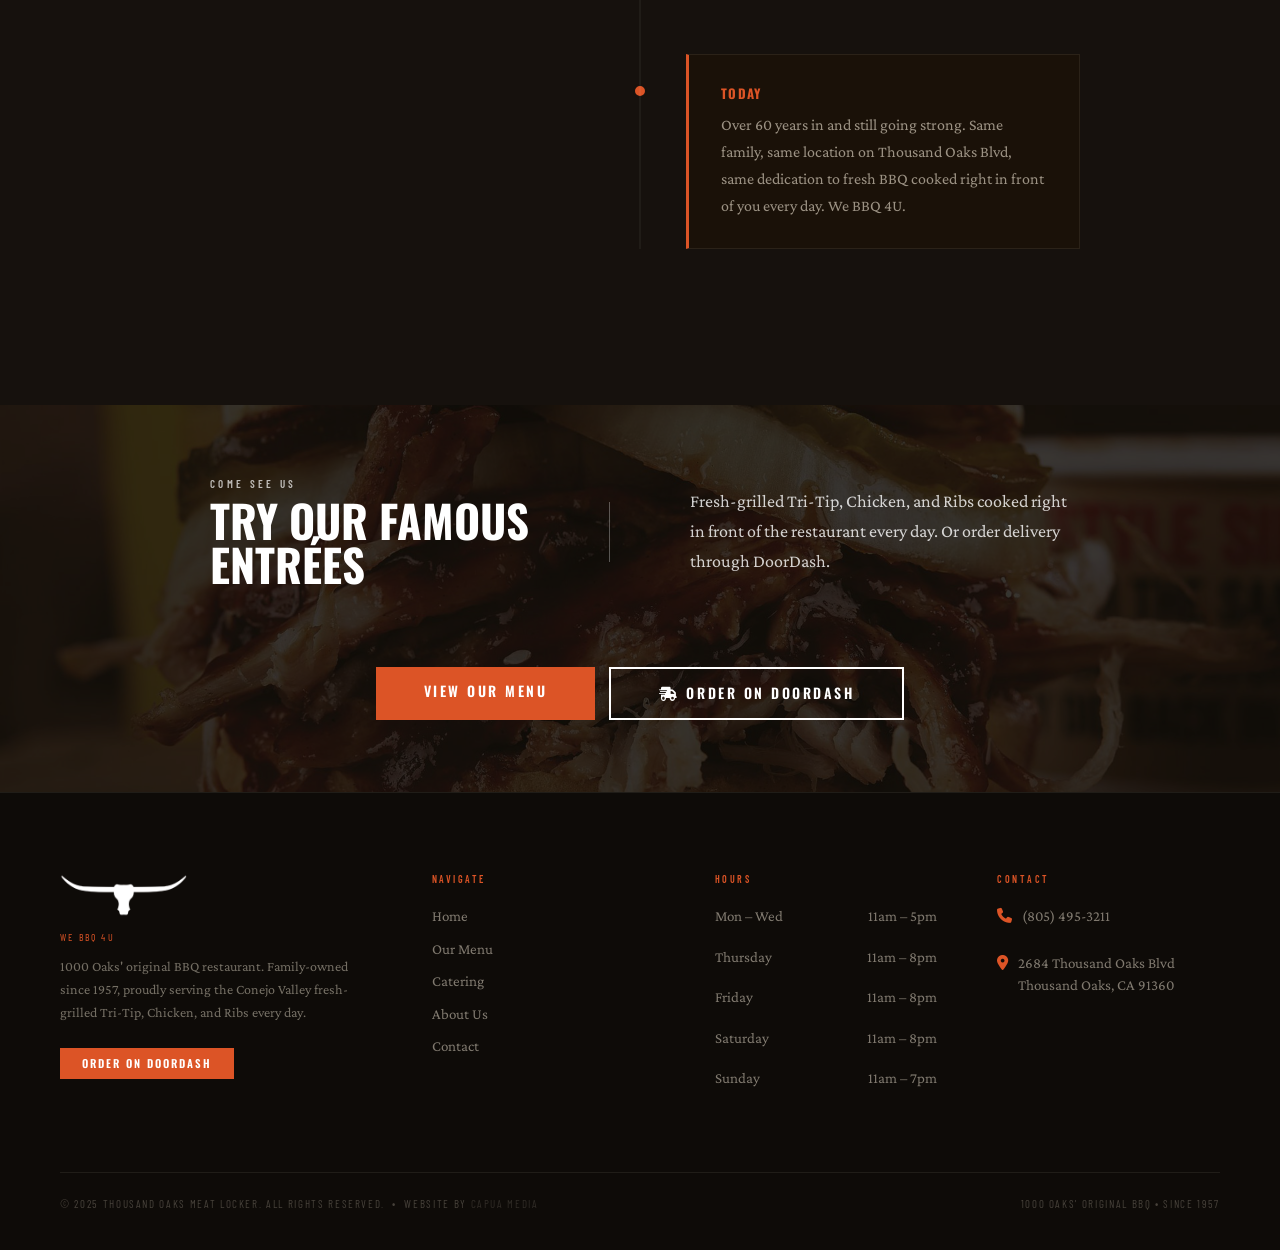
==== commit 2f9da300: "Update Sunday hours to 11am–7pm across all pages Co-Authored-By: Claude Sonnet 4.6 <noreply@anthropi" ====
--- a/about.html
+++ b/about.html
@@ -240,7 +240,7 @@
             <div class="footer-hours-row"><span>Thursday</span><span>11am &ndash; 8pm</span></div>
             <div class="footer-hours-row"><span>Friday</span><span>11am &ndash; 8pm</span></div>
             <div class="footer-hours-row"><span>Saturday</span><span>11am &ndash; 8pm</span></div>
-            <div class="footer-hours-row"><span>Sunday</span><span>12pm &ndash; 8pm</span></div>
+            <div class="footer-hours-row"><span>Sunday</span><span>11am &ndash; 7pm</span></div>
           </div>
         </div>
         <div class="footer-col">
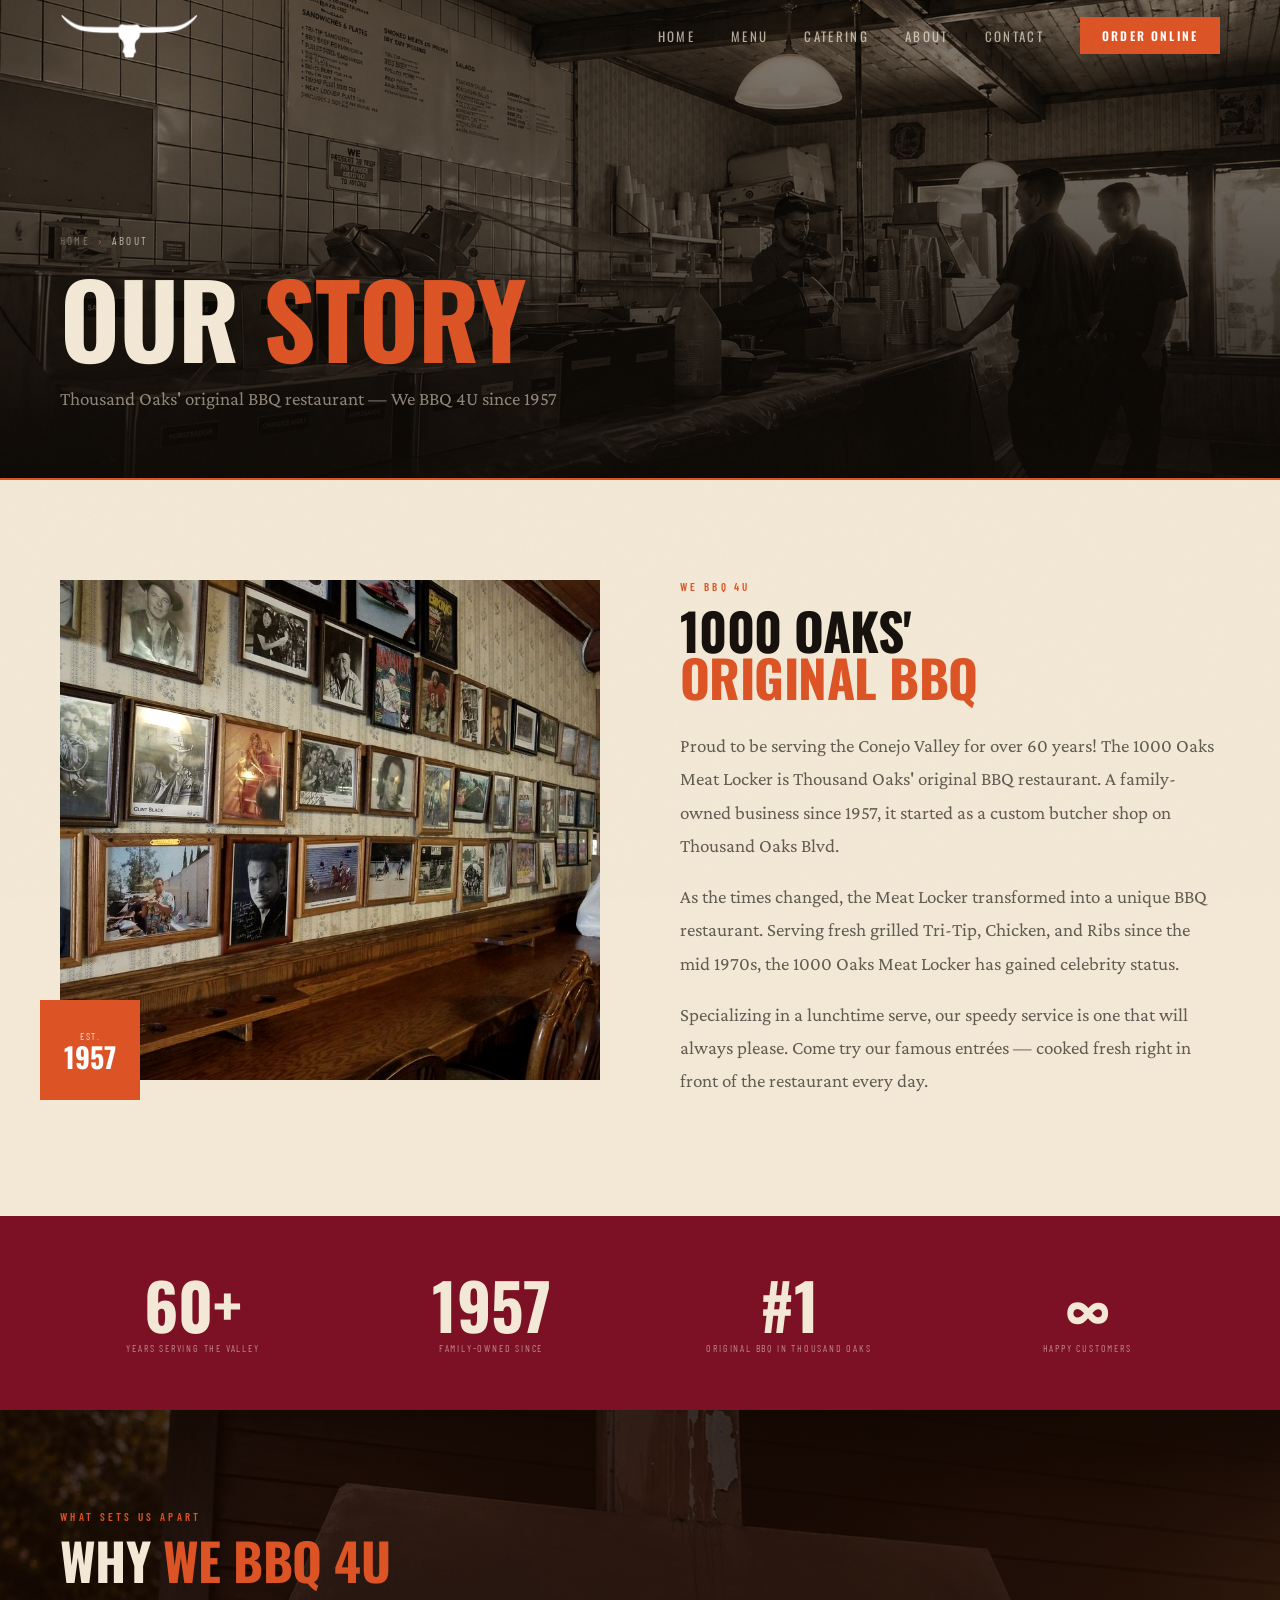
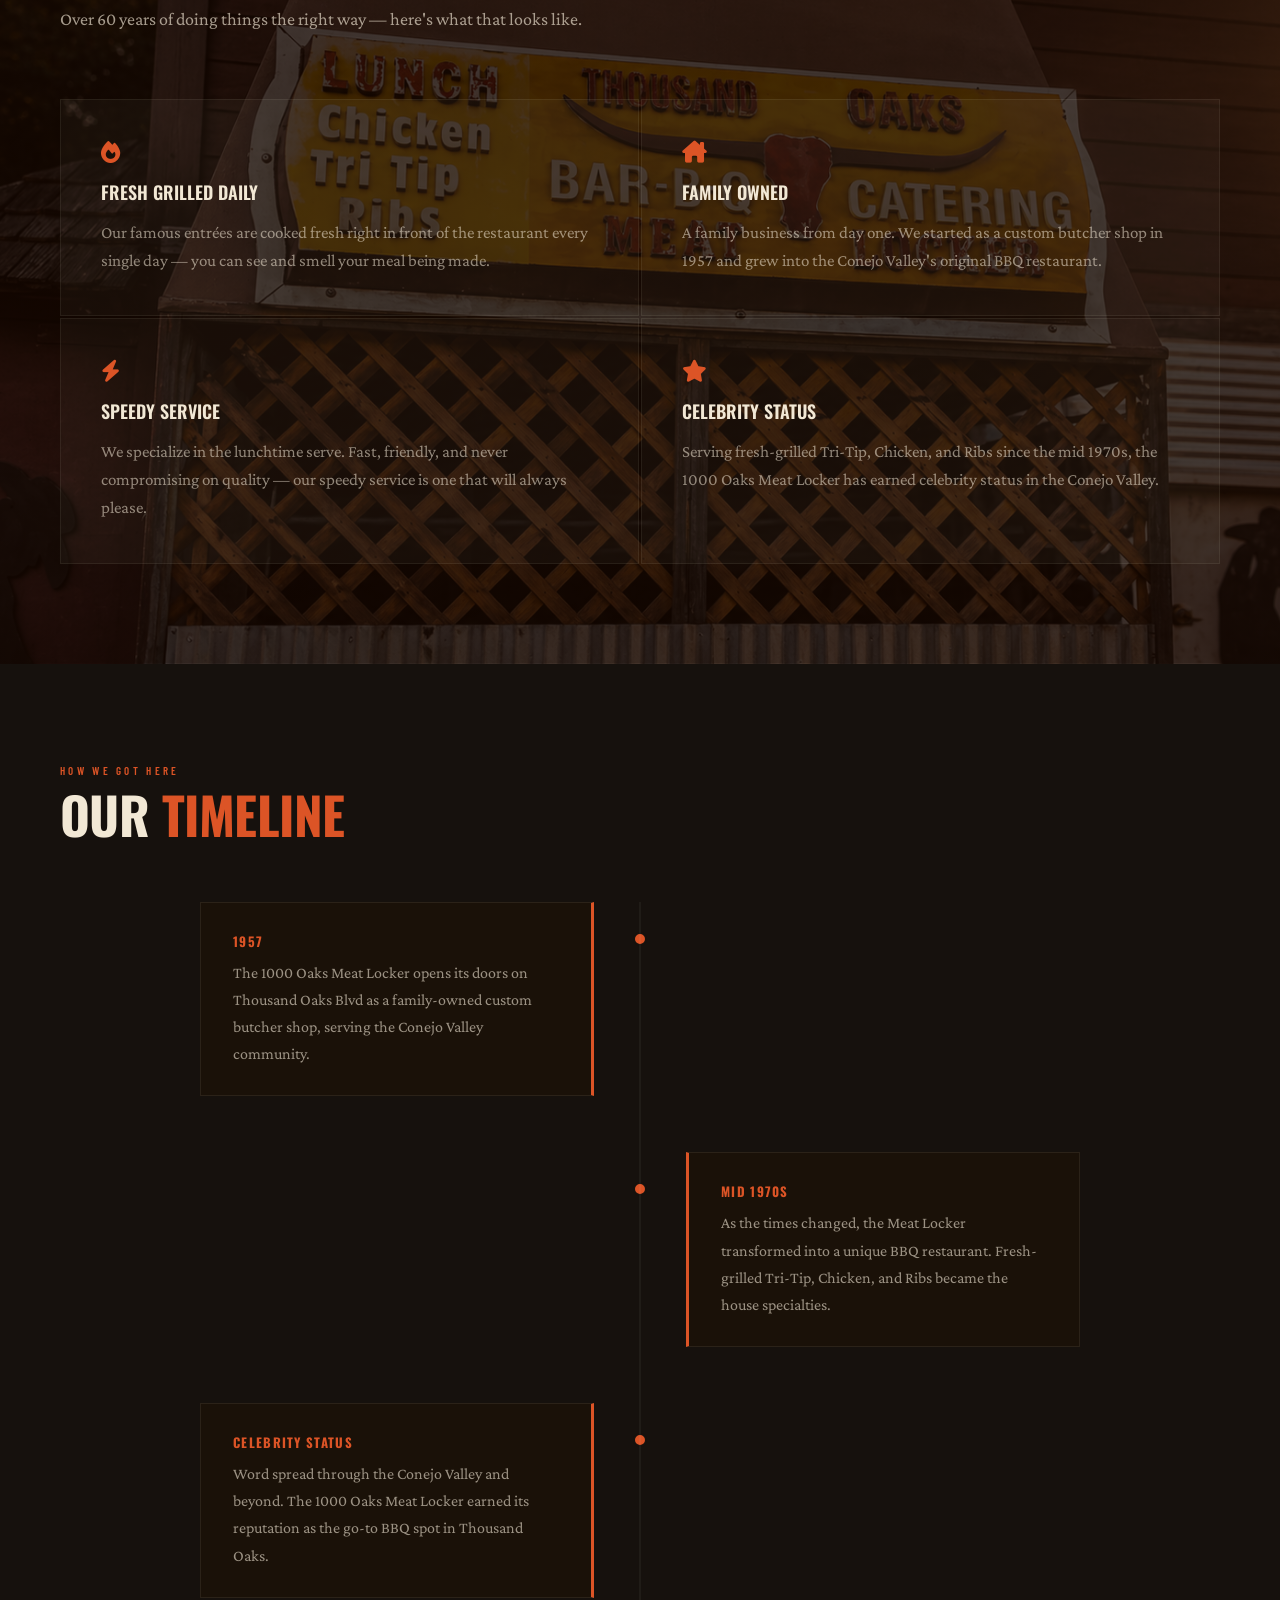
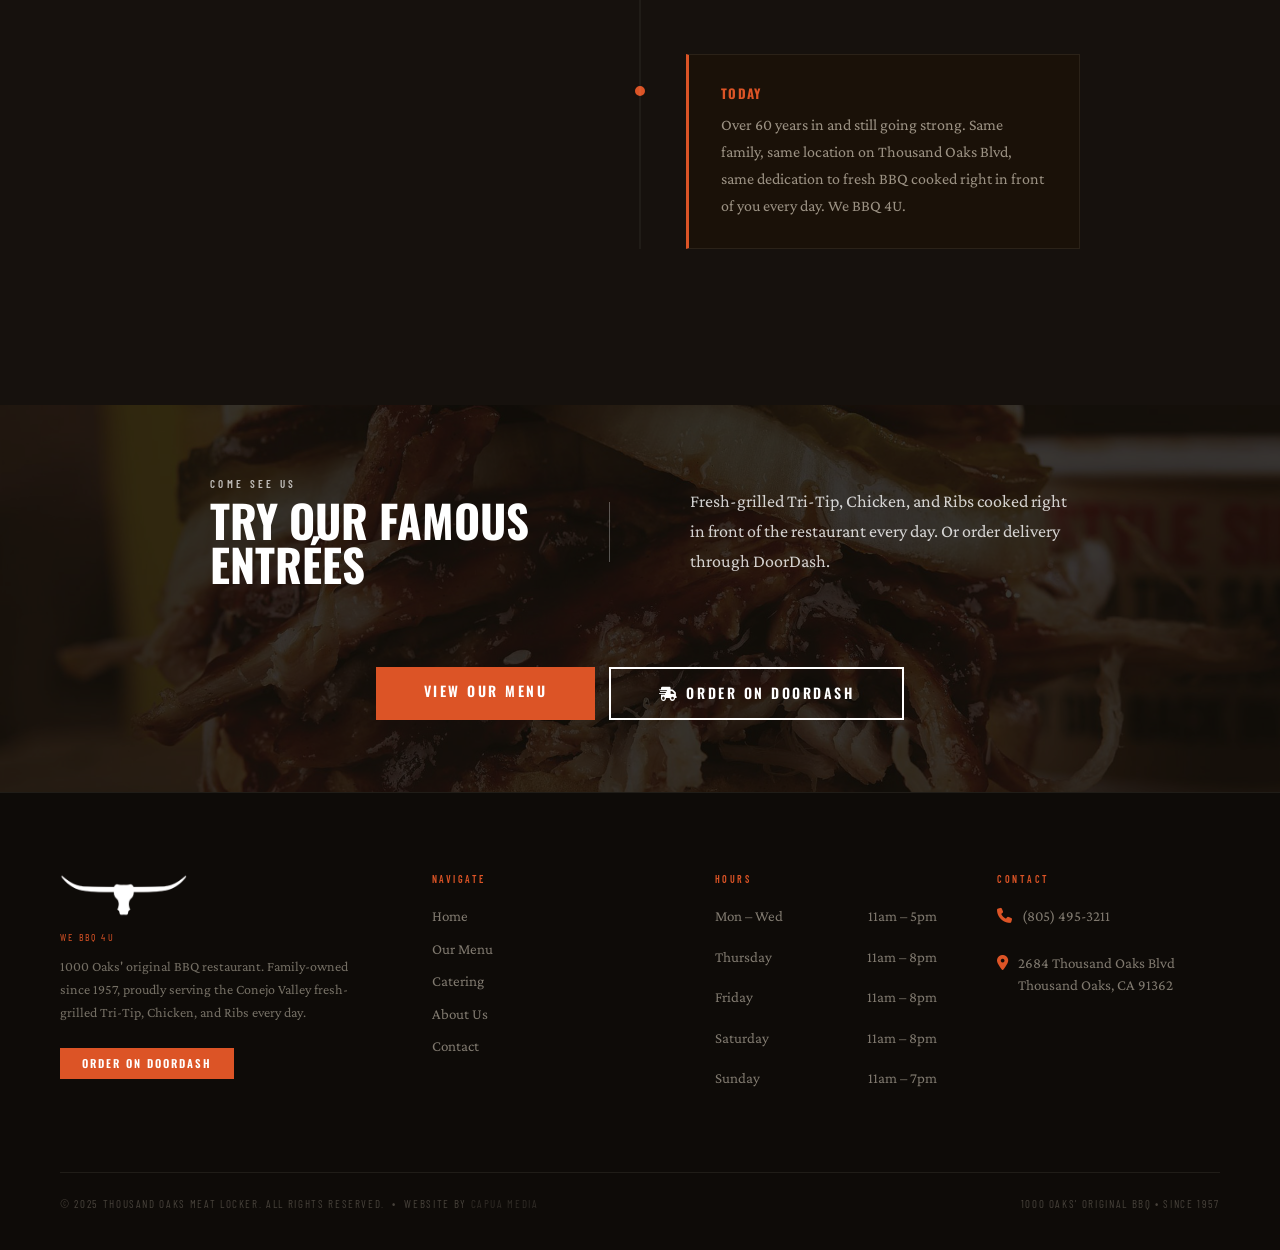
==== commit 5d1e27b7: "Fix ZIP code to 91362 and add Restaurant JSON-LD schema" ====
--- a/about.html
+++ b/about.html
@@ -14,6 +14,37 @@
   <link rel="stylesheet" href="https://cdnjs.cloudflare.com/ajax/libs/font-awesome/6.5.1/css/all.min.css" />
   <link rel="stylesheet" href="css/style.css" />
   <script src="https://elfsightcdn.com/platform.js" async></script>
+  <script type="application/ld+json">
+  {
+    "@context": "https://schema.org",
+    "@type": "Restaurant",
+    "name": "Thousand Oaks Meat Locker",
+    "description": "1000 Oaks' original BBQ restaurant. Family-owned, proudly serving the Conejo Valley fresh-grilled Tri-Tip, Chicken, and Ribs every day.",
+    "image": "https://www.thousandoaksmeatlocker.com/images/thousand-oaks-meatlocker.jpg",
+    "url": "https://www.thousandoaksmeatlocker.com",
+    "telephone": "+18054953211",
+    "servesCuisine": ["Barbecue", "American"],
+    "priceRange": "$$",
+    "address": {
+      "@type": "PostalAddress",
+      "streetAddress": "2684 Thousand Oaks Blvd",
+      "addressLocality": "Thousand Oaks",
+      "addressRegion": "CA",
+      "postalCode": "91362",
+      "addressCountry": "US"
+    },
+    "geo": {
+      "@type": "GeoCoordinates",
+      "latitude": 34.171956,
+      "longitude": -118.84029
+    },
+    "openingHoursSpecification": [
+      { "@type": "OpeningHoursSpecification", "dayOfWeek": ["Monday", "Tuesday", "Wednesday"], "opens": "11:00", "closes": "17:00" },
+      { "@type": "OpeningHoursSpecification", "dayOfWeek": ["Thursday", "Friday", "Saturday"], "opens": "11:00", "closes": "20:00" },
+      { "@type": "OpeningHoursSpecification", "dayOfWeek": "Sunday", "opens": "11:00", "closes": "19:00" }
+    ]
+  }
+  </script>
 </head>
 <body>
 
@@ -252,8 +283,8 @@
             </div>
             <div class="footer-contact-row">
               <i class="fa-solid fa-location-dot" aria-hidden="true"></i>
-              <a href="https://maps.google.com/?q=2684+Thousand+Oaks+Blvd,+Thousand+Oaks+CA+91360" target="_blank" rel="noopener">
-                2684 Thousand Oaks Blvd<br>Thousand Oaks, CA 91360
+              <a href="https://maps.google.com/?q=2684+Thousand+Oaks+Blvd,+Thousand+Oaks+CA+91362" target="_blank" rel="noopener">
+                2684 Thousand Oaks Blvd<br>Thousand Oaks, CA 91362
               </a>
             </div>
           </div>
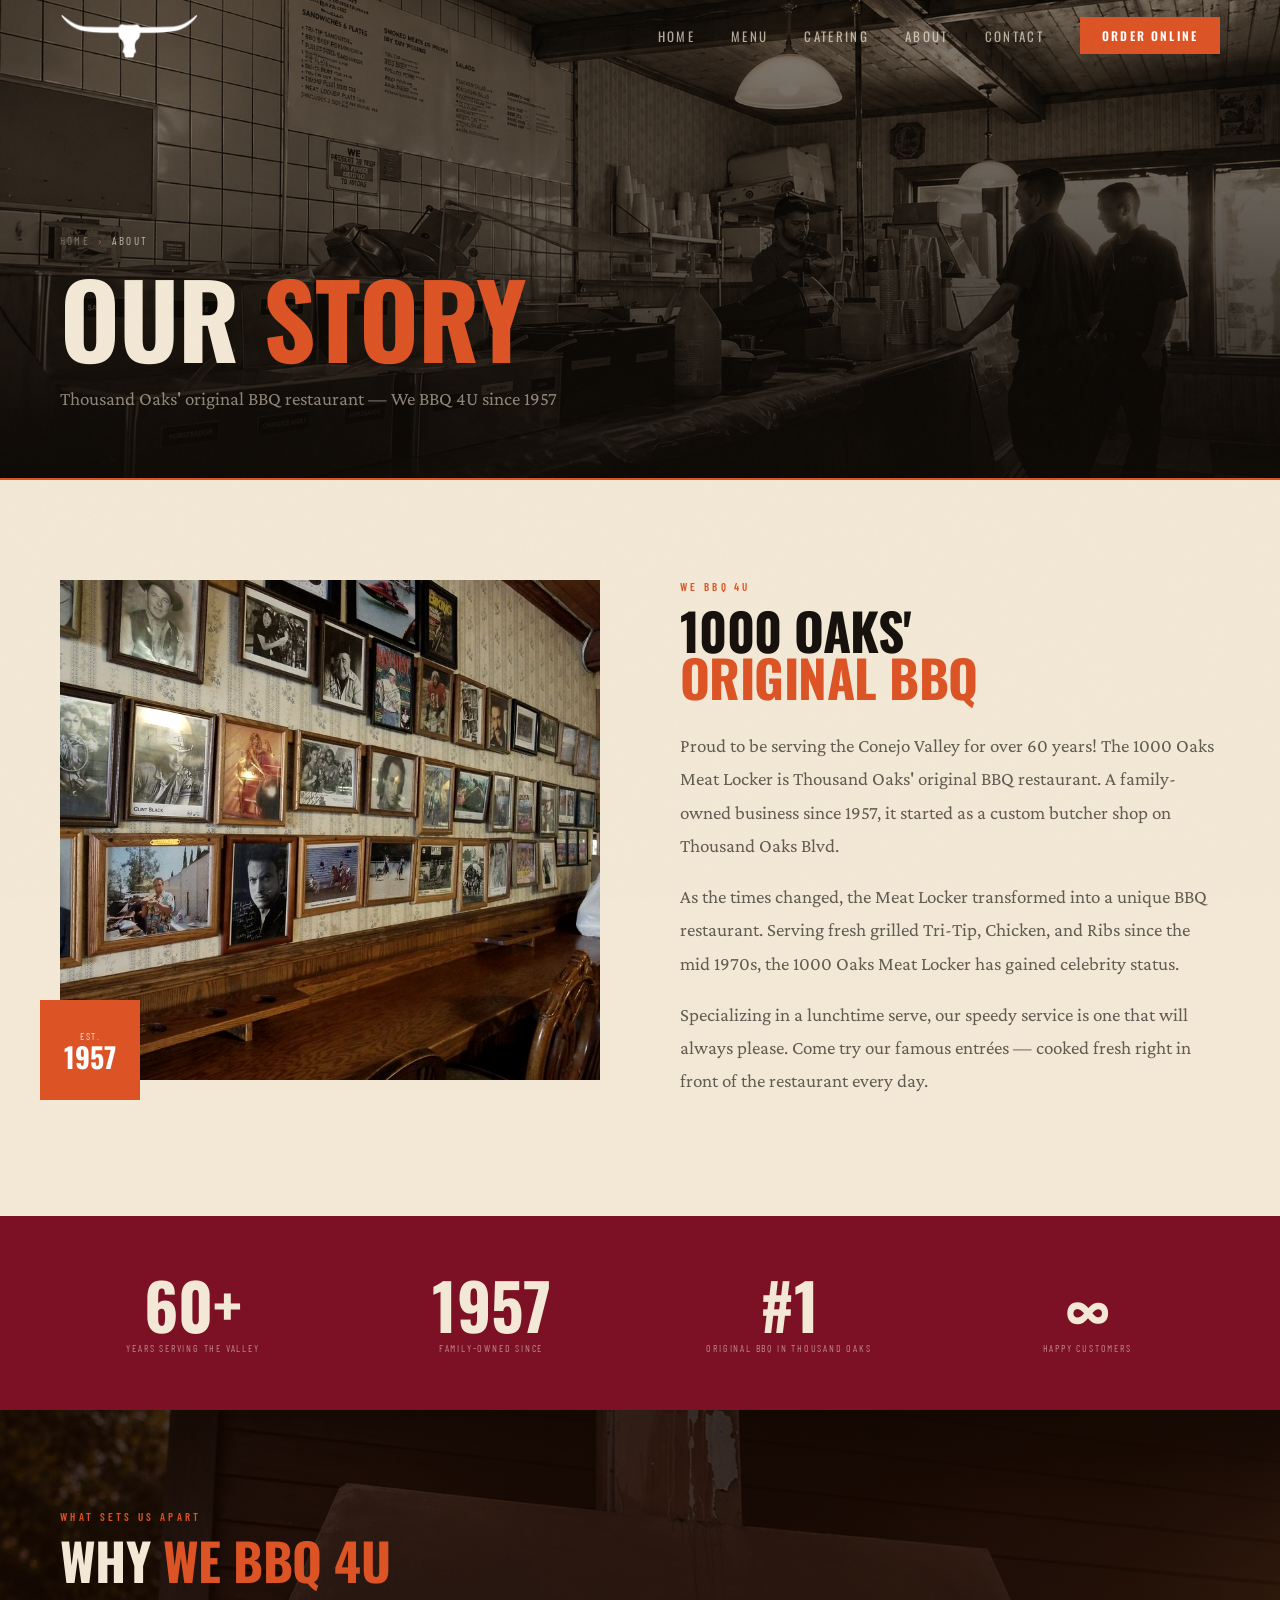
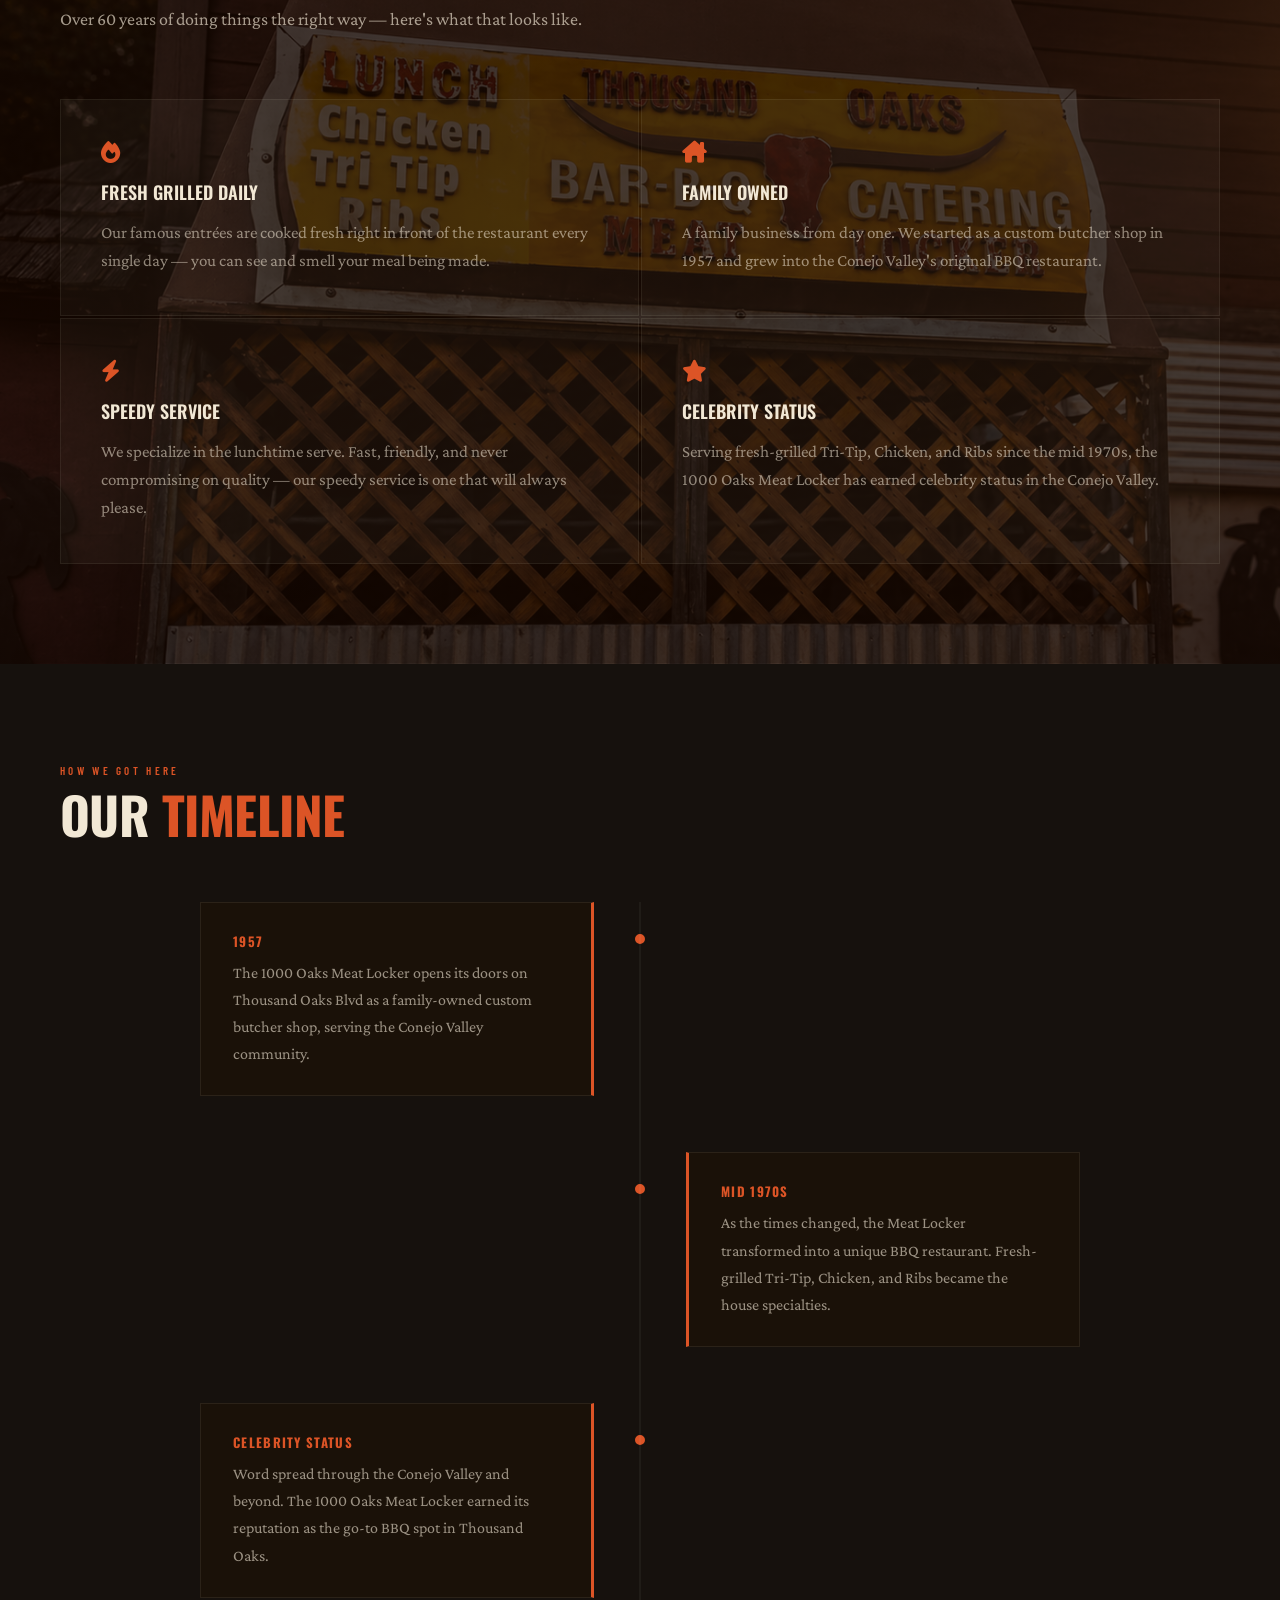
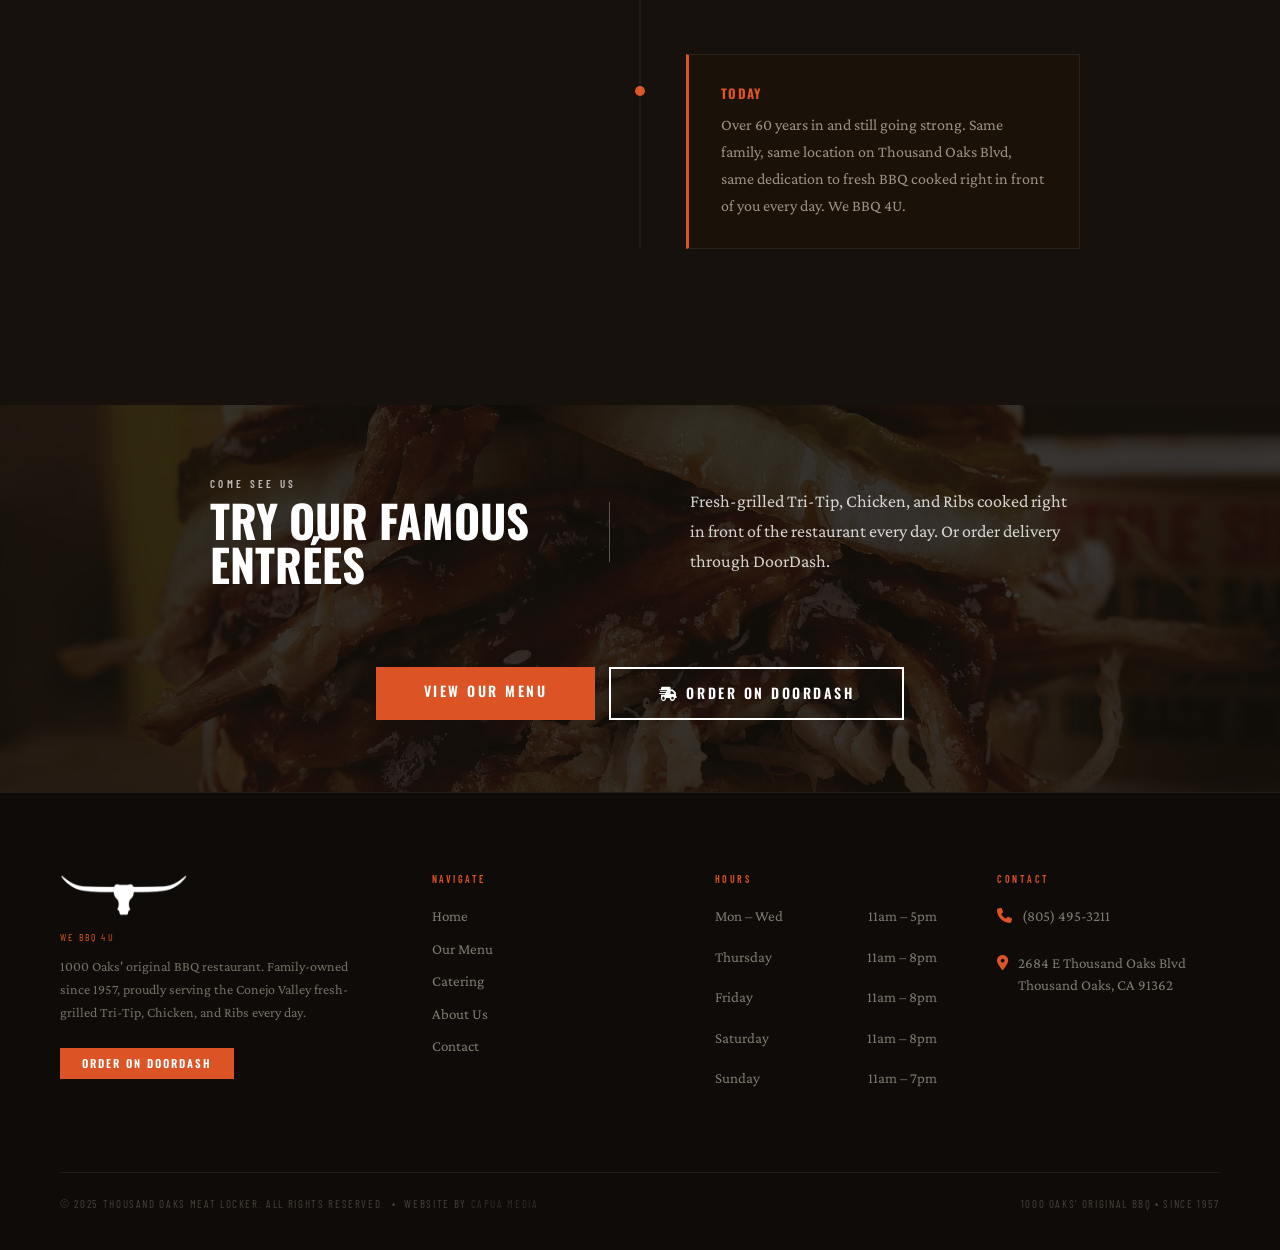
==== commit fbb494bb: "Correct street address to include East (E) directional prefix" ====
--- a/about.html
+++ b/about.html
@@ -27,7 +27,7 @@
     "priceRange": "$$",
     "address": {
       "@type": "PostalAddress",
-      "streetAddress": "2684 Thousand Oaks Blvd",
+      "streetAddress": "2684 E Thousand Oaks Blvd",
       "addressLocality": "Thousand Oaks",
       "addressRegion": "CA",
       "postalCode": "91362",
@@ -283,8 +283,8 @@
             </div>
             <div class="footer-contact-row">
               <i class="fa-solid fa-location-dot" aria-hidden="true"></i>
-              <a href="https://maps.google.com/?q=2684+Thousand+Oaks+Blvd,+Thousand+Oaks+CA+91362" target="_blank" rel="noopener">
-                2684 Thousand Oaks Blvd<br>Thousand Oaks, CA 91362
+              <a href="https://maps.google.com/?q=2684+E+Thousand+Oaks+Blvd,+Thousand+Oaks+CA+91362" target="_blank" rel="noopener">
+                2684 E Thousand Oaks Blvd<br>Thousand Oaks, CA 91362
               </a>
             </div>
           </div>
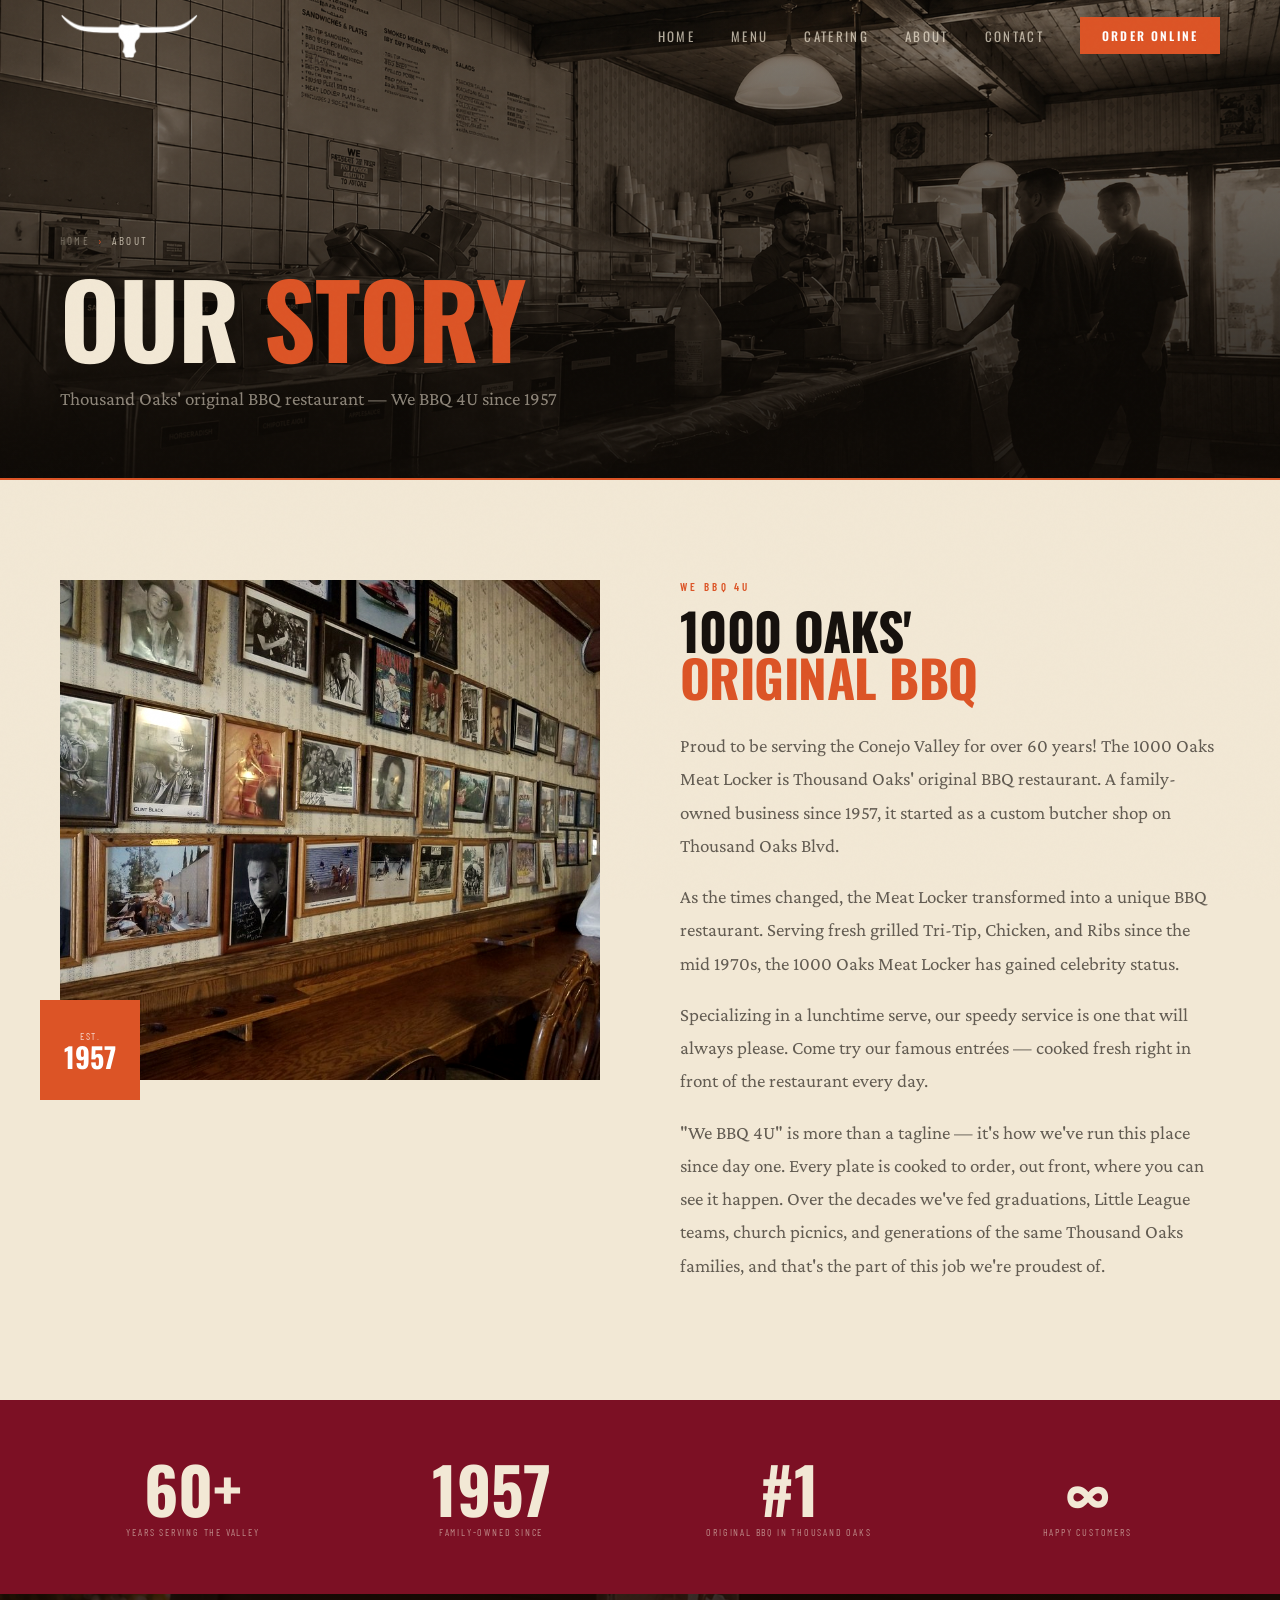
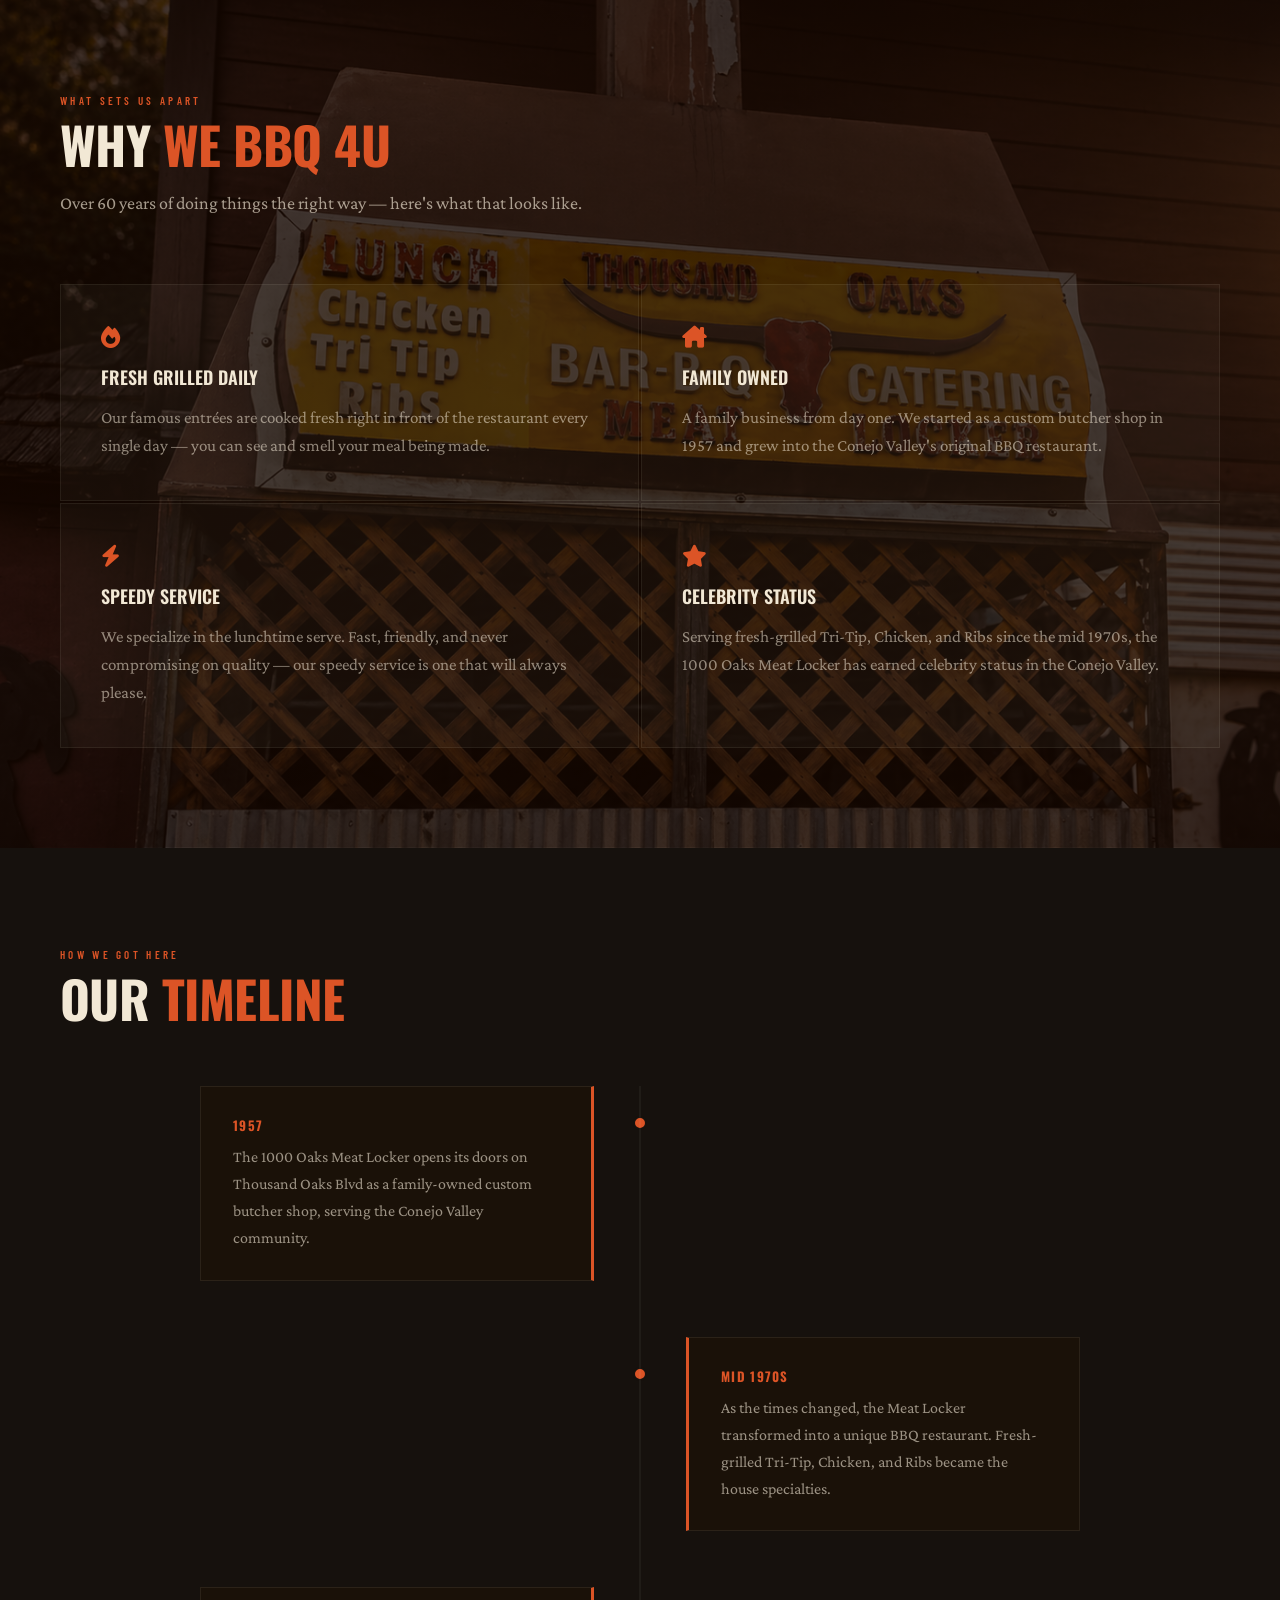
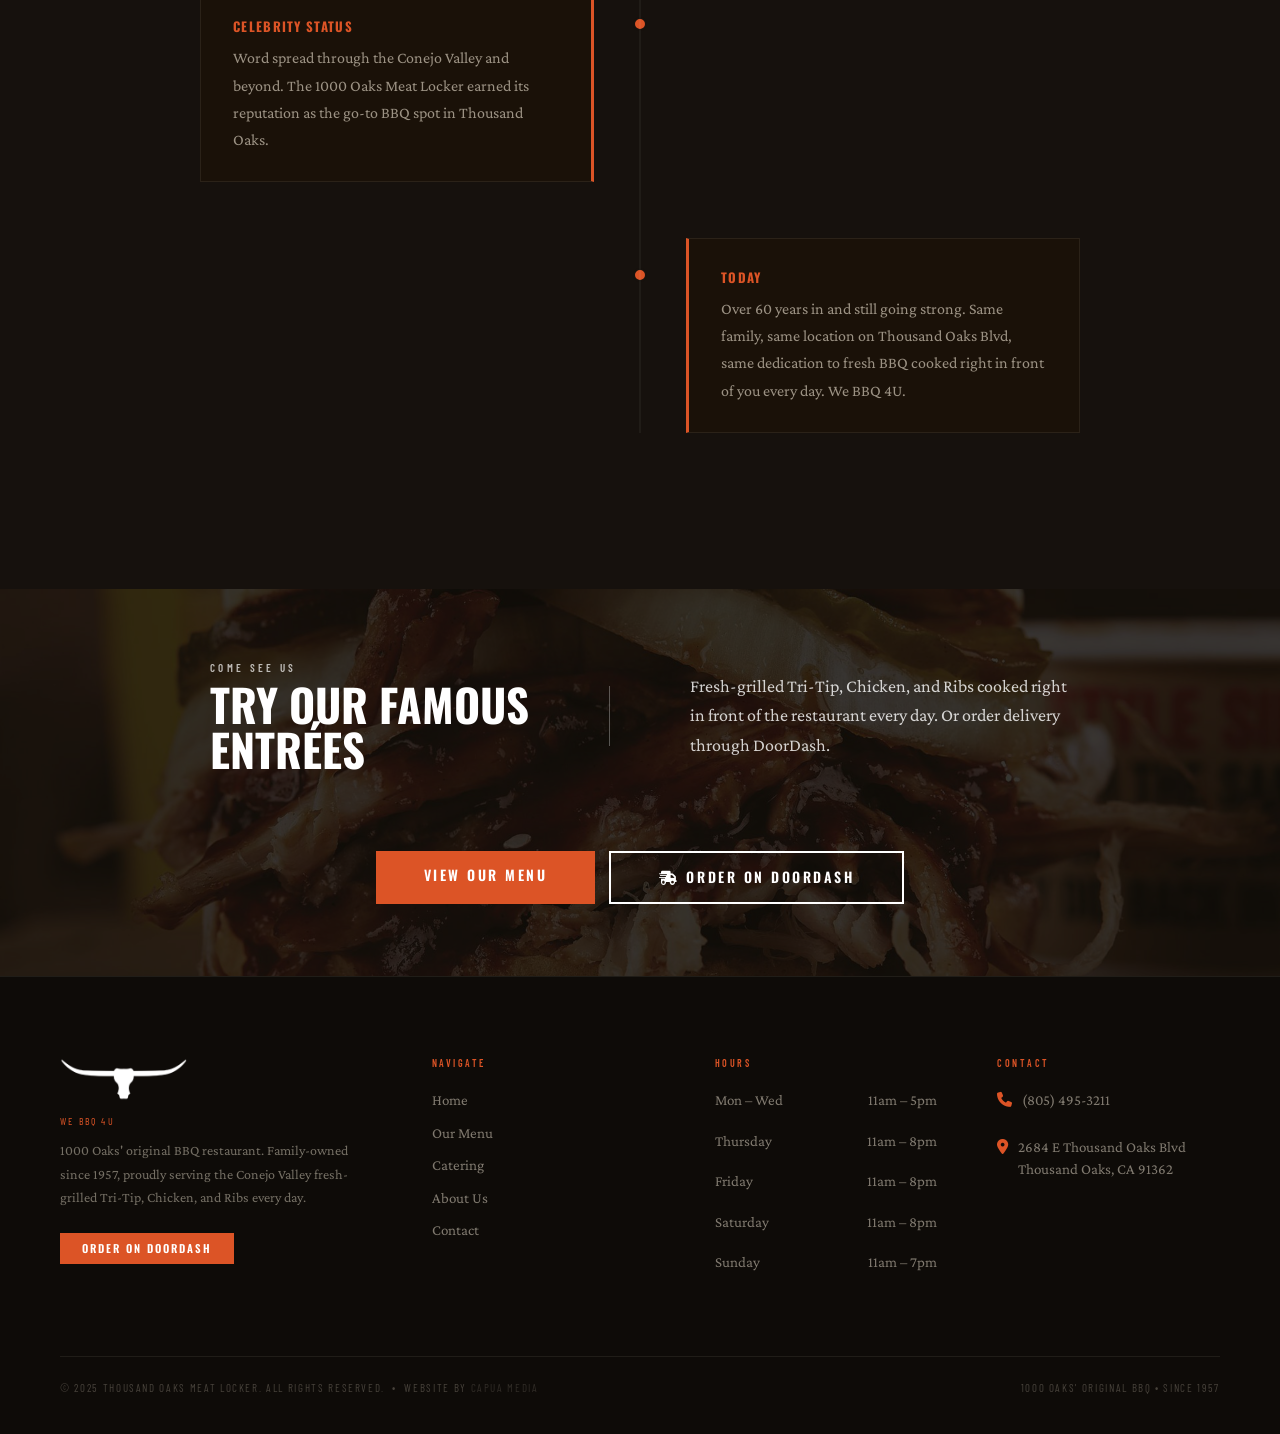
==== commit 4d638821: "SEO overhaul: favicons, meta/OG tags, richer schema, and site copy Regenerate a complete favicon set" ====
--- a/about.html
+++ b/about.html
@@ -3,11 +3,31 @@
 <head>
   <meta charset="UTF-8" />
   <meta name="viewport" content="width=device-width, initial-scale=1.0" />
-  <meta name="description" content="About 1000 Oaks Meat Locker — Thousand Oaks' original BBQ restaurant, family-owned since 1957. Started as a custom butcher shop, now a Conejo Valley institution." />
-  <title>About | 1000 Oaks Meat Locker</title>
-  <link rel="icon" type="image/png" href="favicon.png" />
-  <link rel="icon" type="image/png" sizes="192x192" href="favicon-192.png" />
-  <link rel="apple-touch-icon" href="favicon-apple.png" />
+  <meta name="description" content="Thousand Oaks Meat Locker has served fresh-grilled BBQ from the same Thousand Oaks Blvd location since 1957 — from butcher shop to Conejo Valley icon." />
+  <title>Our Story Since 1957 | Thousand Oaks Meat Locker</title>
+  <link rel="canonical" href="https://www.thousandoaksmeatlocker.com/about.html">
+
+  <meta property="og:type" content="restaurant">
+  <meta property="og:site_name" content="Thousand Oaks Meat Locker">
+  <meta property="og:title" content="Our Story Since 1957 | Thousand Oaks Meat Locker">
+  <meta property="og:description" content="Family-owned and family-run since 1957 — how a Thousand Oaks Blvd butcher shop became the Conejo Valley's original BBQ restaurant.">
+  <meta property="og:url" content="https://www.thousandoaksmeatlocker.com/about.html">
+  <meta property="og:image" content="https://www.thousandoaksmeatlocker.com/images/about-toml-1.jpg">
+  <meta property="og:image:width" content="1500">
+  <meta property="og:image:height" content="630">
+
+  <meta name="twitter:card" content="summary_large_image">
+  <meta name="twitter:title" content="Our Story Since 1957 | Thousand Oaks Meat Locker">
+  <meta name="twitter:description" content="Family-owned and family-run since 1957 — from Thousand Oaks Blvd butcher shop to Conejo Valley BBQ icon.">
+  <meta name="twitter:image" content="https://www.thousandoaksmeatlocker.com/images/about-toml-1.jpg">
+
+  <link rel="icon" href="/favicon.ico" sizes="any">
+  <link rel="icon" type="image/png" sizes="96x96" href="/favicon-96x96.png">
+  <link rel="icon" type="image/png" sizes="48x48" href="/favicon-48x48.png">
+  <link rel="icon" type="image/png" sizes="32x32" href="/favicon-32x32.png">
+  <link rel="icon" type="image/png" sizes="16x16" href="/favicon-16x16.png">
+  <link rel="apple-touch-icon" sizes="180x180" href="/apple-touch-icon.png">
+  <link rel="manifest" href="/site.webmanifest">
   <link rel="preconnect" href="https://fonts.googleapis.com" />
   <link rel="preconnect" href="https://fonts.gstatic.com" crossorigin />
   <link href="https://fonts.googleapis.com/css2?family=Oswald:wght@300;400;500;600;700&family=Crimson+Pro:ital,wght@0,400;0,600;1,400;1,600&family=Barlow+Condensed:wght@400;500;600&display=swap" rel="stylesheet" />
@@ -115,6 +135,14 @@
             please. Come try our famous entr&eacute;es — cooked fresh right in front of
             the restaurant every day.
           </p>
+          <!-- Owner to confirm: specific community events/groups served over the years -->
+          <p class="story-body">
+            "We BBQ 4U" is more than a tagline — it's how we've run this place since day one.
+            Every plate is cooked to order, out front, where you can see it happen. Over the
+            decades we've fed graduations, Little League teams, church picnics, and
+            generations of the same Thousand Oaks families, and that's the part of this job
+            we're proudest of.
+          </p>
         </div>
       </div>
     </div>
